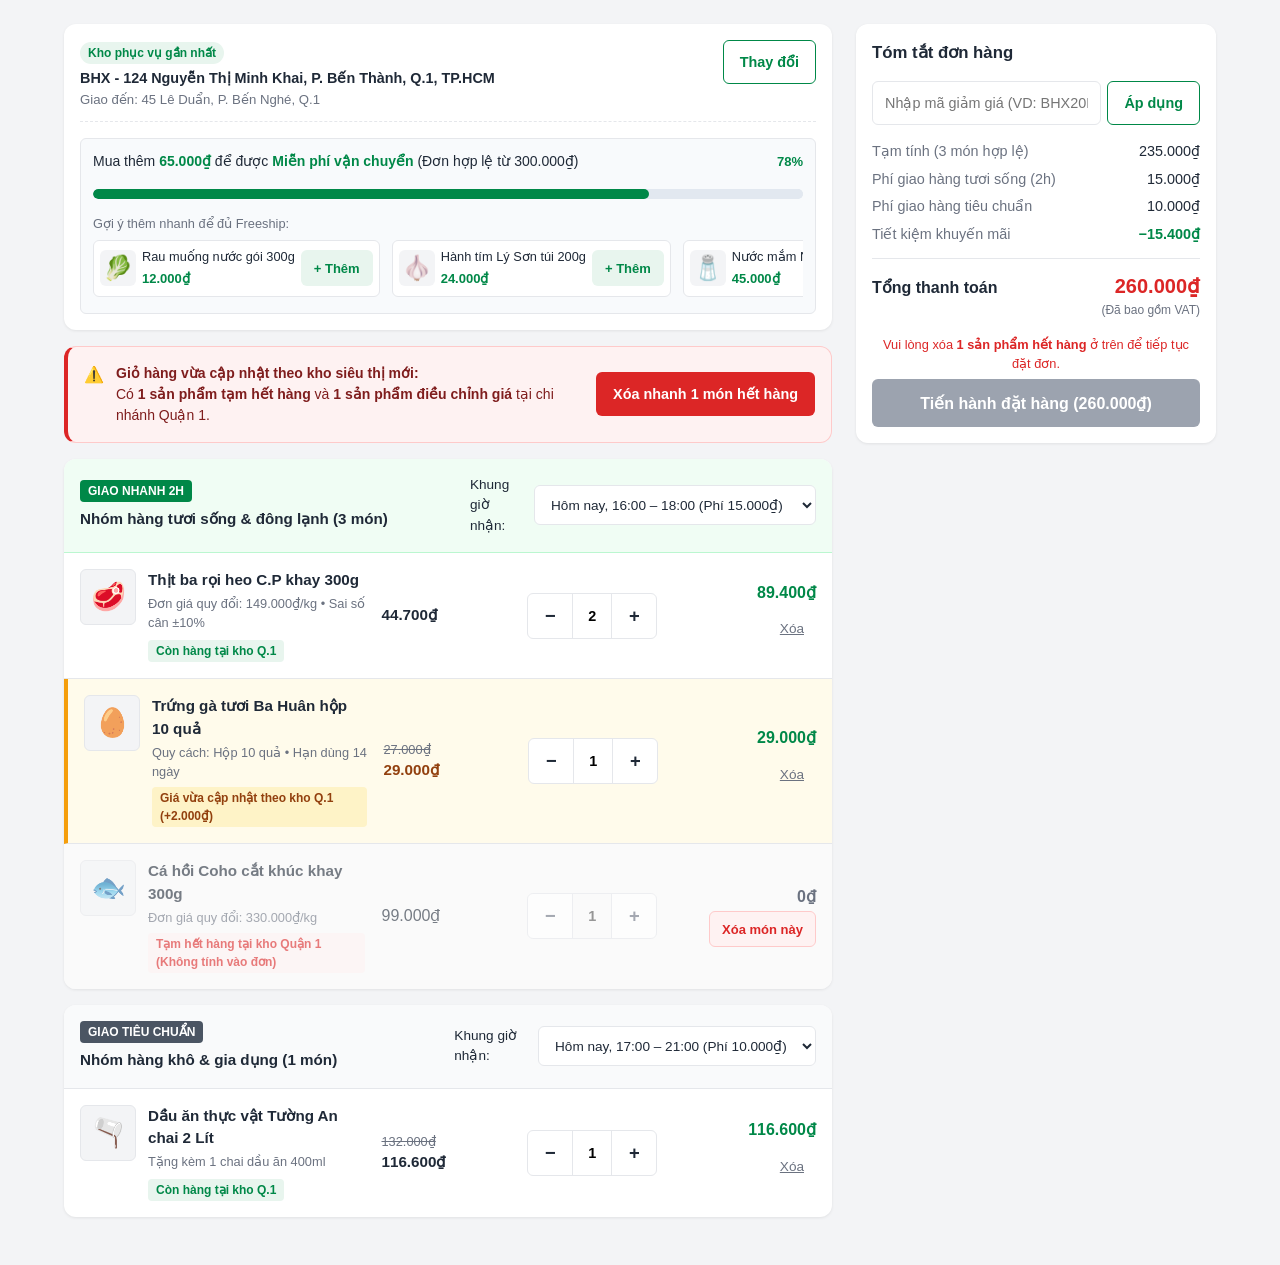
==== gio-hang.html @ 231197c4 "Add files via upload" ====
<!DOCTYPE html>
<html lang="vi">
<head>
  <meta charset="UTF-8">
  <meta name="viewport" content="width=device-width, initial-scale=1.0">
  <title>Giỏ hàng - Cải tiến đồng bộ kho &amp; tách nhóm giao hàng</title>
  <link rel="stylesheet" href="gio-hang.css">
</head>
<body>
  <main class="cart-page">
    <div class="cart-layout">
      <!-- CỘT TRÁI: THÔNG TIN KHO, FREESHIP, CẢNH BÁO & DANH SÁCH HÀNG -->
      <div class="cart-main">
        
        <!-- VÙNG 1: THANH ĐỊNH VỊ KHO & TIẾN TRÌNH FREESHIP -->
        <header class="context-card">
          <div class="location-bar">
            <div class="location-bar__info">
              <span class="location-bar__badge">Kho phục vụ gần nhất</span>
              <address class="location-bar__address">
                <strong>BHX - 124 Nguyễn Thị Minh Khai, P. Bến Thành, Q.1, TP.HCM</strong>
                <span>Giao đến: 45 Lê Duẩn, P. Bến Nghé, Q.1</span>
              </address>
            </div>
            <button type="button" class="btn btn--outline-primary">Thay đổi</button>
          </div>

          <div class="freeship-bar">
            <div class="freeship-bar__header">
              <label for="freeship-progress" class="freeship-bar__text">
                Mua thêm <strong>65.000₫</strong> để được <strong>Miễn phí vận chuyển</strong> (Đơn hợp lệ từ 300.000₫)
              </label>
              <span class="freeship-bar__percent">78%</span>
            </div>
            <progress id="freeship-progress" class="freeship-bar__progress" value="235000" max="300000">78%</progress>

            <!-- Gợi ý bù đơn giá trị nhỏ -->
            <div class="quick-add">
              <p class="quick-add__title">Gợi ý thêm nhanh để đủ Freeship:</p>
              <div class="quick-add__list">
                <article class="quick-add__item">
                  <div class="quick-add__thumb" aria-hidden="true">🥬</div>
                  <div class="quick-add__meta">
                    <h3 class="quick-add__name">Rau muống nước gói 300g</h3>
                    <span class="quick-add__price">12.000₫</span>
                  </div>
                  <button type="button" class="btn btn--quick-add" aria-label="Thêm Rau muống nước">+ Thêm</button>
                </article>

                <article class="quick-add__item">
                  <div class="quick-add__thumb" aria-hidden="true">🧄</div>
                  <div class="quick-add__meta">
                    <h3 class="quick-add__name">Hành tím Lý Sơn túi 200g</h3>
                    <span class="quick-add__price">24.000₫</span>
                  </div>
                  <button type="button" class="btn btn--quick-add" aria-label="Thêm Hành tím Lý Sơn">+ Thêm</button>
                </article>

                <article class="quick-add__item">
                  <div class="quick-add__thumb" aria-hidden="true">🧂</div>
                  <div class="quick-add__meta">
                    <h3 class="quick-add__name">Nước mắm Nam Ngư 750ml</h3>
                    <span class="quick-add__price">45.000₫</span>
                  </div>
                  <button type="button" class="btn btn--quick-add" aria-label="Thêm Nước mắm Nam Ngư">+ Thêm</button>
                </article>
              </div>
            </div>
          </div>
        </header>

        <!-- VÙNG 2: KHỐI CẢNH BÁO ĐỒNG BỘ KHO / GIÁ KHI ĐỔI ĐỊA CHỈ -->
        <aside class="sync-alert" role="alert" aria-live="polite">
          <div class="sync-alert__content">
            <span class="sync-alert__icon" aria-hidden="true">⚠️</span>
            <div class="sync-alert__text">
              <strong>Giỏ hàng vừa cập nhật theo kho siêu thị mới:</strong>
              <p>Có <strong>1 sản phẩm tạm hết hàng</strong> và <strong>1 sản phẩm điều chỉnh giá</strong> tại chi nhánh Quận 1.</p>
            </div>
          </div>
          <button type="button" class="btn btn--danger-soft">Xóa nhanh 1 món hết hàng</button>
        </aside>

        <!-- VÙNG 3: DANH SÁCH SẢN PHẨM TÁCH THEO NHÓM GIAO HÀNG -->
        
        <!-- Nhóm 1: Hàng tươi sống (Giao nhanh 2h) -->
        <section class="shipment-group shipment-group--fresh" aria-labelledby="group-fresh-title">
          <div class="shipment-group__header">
            <div class="shipment-group__heading">
              <span class="shipment-tag shipment-tag--fresh">Giao nhanh 2h</span>
              <h2 id="group-fresh-title" class="shipment-group__title">Nhóm hàng tươi sống &amp; đông lạnh (3 món)</h2>
            </div>

            <fieldset class="slot-picker">
              <legend class="sr-only">Chọn khung giờ giao hàng tươi sống</legend>
              <label for="fresh-slot" class="slot-picker__label">Khung giờ nhận:</label>
              <select id="fresh-slot" class="slot-picker__select">
                <option value="today-16-18" selected>Hôm nay, 16:00 – 18:00 (Phí 15.000₫)</option>
                <option value="today-18-20">Hôm nay, 18:00 – 20:00 (Phí 15.000₫)</option>
                <option value="tomorrow-08-10">Ngày mai, 08:00 – 10:00 (Phí 10.000₫)</option>
              </select>
            </fieldset>
          </div>

          <div class="shipment-group__body">
            <!-- Sản phẩm 1: Trạng thái bình thường -->
            <article class="cart-item" data-stock="in">
              <div class="cart-item__product">
                <div class="cart-item__img" aria-hidden="true">🥩</div>
                <div class="cart-item__details">
                  <h3 class="cart-item__name">Thịt ba rọi heo C.P khay 300g</h3>
                  <p class="cart-item__spec">Đơn giá quy đổi: 149.000₫/kg • Sai số cân ±10%</p>
                  <span class="status-pill status-pill--in">Còn hàng tại kho Q.1</span>
                </div>
              </div>

              <div class="cart-item__price">
                <ins class="price-current">44.700₫</ins>
              </div>

              <div class="cart-item__qty">
                <button type="button" class="qty-btn" aria-label="Giảm số lượng Thịt ba rọi heo">−</button>
                <input type="number" class="qty-input" value="2" min="1" max="10" aria-label="Số lượng Thịt ba rọi heo">
                <button type="button" class="qty-btn" aria-label="Tăng số lượng Thịt ba rọi heo">+</button>
              </div>

              <div class="cart-item__actions">
                <strong class="cart-item__subtotal">89.400₫</strong>
                <button type="button" class="btn-remove" aria-label="Xóa Thịt ba rọi heo">Xóa</button>
              </div>
            </article>

            <!-- Sản phẩm 2: Trạng thái thay đổi giá theo kho mới -->
            <article class="cart-item" data-stock="in" data-price-changed="true">
              <div class="cart-item__product">
                <div class="cart-item__img" aria-hidden="true">🥚</div>
                <div class="cart-item__details">
                  <h3 class="cart-item__name">Trứng gà tươi Ba Huân hộp 10 quả</h3>
                  <p class="cart-item__spec">Quy cách: Hộp 10 quả • Hạn dùng 14 ngày</p>
                  <span class="status-pill status-pill--warning">Giá vừa cập nhật theo kho Q.1 (+2.000₫)</span>
                </div>
              </div>

              <div class="cart-item__price">
                <del class="price-old">27.000₫</del>
                <ins class="price-current">29.000₫</ins>
              </div>

              <div class="cart-item__qty">
                <button type="button" class="qty-btn" aria-label="Giảm số lượng Trứng gà tươi">−</button>
                <input type="number" class="qty-input" value="1" min="1" max="10" aria-label="Số lượng Trứng gà tươi">
                <button type="button" class="qty-btn" aria-label="Tăng số lượng Trứng gà tươi">+</button>
              </div>

              <div class="cart-item__actions">
                <strong class="cart-item__subtotal">29.000₫</strong>
                <button type="button" class="btn-remove" aria-label="Xóa Trứng gà tươi">Xóa</button>
              </div>
            </article>

            <!-- Sản phẩm 3: Trạng thái hết hàng tại kho mới -->
            <article class="cart-item" data-stock="out">
              <div class="cart-item__product">
                <div class="cart-item__img" aria-hidden="true">🐟</div>
                <div class="cart-item__details">
                  <h3 class="cart-item__name">Cá hồi Coho cắt khúc khay 300g</h3>
                  <p class="cart-item__spec">Đơn giá quy đổi: 330.000₫/kg</p>
                  <span class="status-pill status-pill--danger">Tạm hết hàng tại kho Quận 1 (Không tính vào đơn)</span>
                </div>
              </div>

              <div class="cart-item__price">
                <span class="price-muted">99.000₫</span>
              </div>

              <div class="cart-item__qty">
                <button type="button" class="qty-btn" disabled aria-label="Giảm số lượng Cá hồi Coho">−</button>
                <input type="number" class="qty-input" value="1" disabled aria-label="Số lượng Cá hồi Coho">
                <button type="button" class="qty-btn" disabled aria-label="Tăng số lượng Cá hồi Coho">+</button>
              </div>

              <div class="cart-item__actions">
                <strong class="cart-item__subtotal cart-item__subtotal--muted">0₫</strong>
                <button type="button" class="btn btn--danger-inline">Xóa món này</button>
              </div>
            </article>
          </div>
        </section>

        <!-- Nhóm 2: Hàng khô / Tiêu dùng (Giao tiêu chuẩn) -->
        <section class="shipment-group shipment-group--dry" aria-labelledby="group-dry-title">
          <div class="shipment-group__header">
            <div class="shipment-group__heading">
              <span class="shipment-tag shipment-tag--dry">Giao tiêu chuẩn</span>
              <h2 id="group-dry-title" class="shipment-group__title">Nhóm hàng khô &amp; gia dụng (1 món)</h2>
            </div>

            <fieldset class="slot-picker">
              <legend class="sr-only">Chọn khung giờ giao hàng khô</legend>
              <label for="dry-slot" class="slot-picker__label">Khung giờ nhận:</label>
              <select id="dry-slot" class="slot-picker__select">
                <option value="today-17-21" selected>Hôm nay, 17:00 – 21:00 (Phí 10.000₫)</option>
                <option value="tomorrow-09-12">Ngày mai, 09:00 – 12:00 (Miễn phí)</option>
              </select>
            </fieldset>
          </div>

          <div class="shipment-group__body">
            <article class="cart-item" data-stock="in">
              <div class="cart-item__product">
                <div class="cart-item__img" aria-hidden="true">🫗</div>
                <div class="cart-item__details">
                  <h3 class="cart-item__name">Dầu ăn thực vật Tường An chai 2 Lít</h3>
                  <p class="cart-item__spec">Tặng kèm 1 chai dầu ăn 400ml</p>
                  <span class="status-pill status-pill--in">Còn hàng tại kho Q.1</span>
                </div>
              </div>

              <div class="cart-item__price">
                <del class="price-old">132.000₫</del>
                <ins class="price-current">116.600₫</ins>
              </div>

              <div class="cart-item__qty">
                <button type="button" class="qty-btn" aria-label="Giảm số lượng Dầu ăn Tường An">−</button>
                <input type="number" class="qty-input" value="1" min="1" max="10" aria-label="Số lượng Dầu ăn Tường An">
                <button type="button" class="qty-btn" aria-label="Tăng số lượng Dầu ăn Tường An">+</button>
              </div>

              <div class="cart-item__actions">
                <strong class="cart-item__subtotal">116.600₫</strong>
                <button type="button" class="btn-remove" aria-label="Xóa Dầu ăn Tường An">Xóa</button>
              </div>
            </article>
          </div>
        </section>
      </div>

      <!-- CỘT PHẢI (HOẶC THANH GHIM ĐÁY TRÊN MOBILE): TÓM TẮT CHI PHÍ & CHỐT ĐƠN -->
      <aside class="order-summary" aria-labelledby="summary-title">
        <h2 id="summary-title" class="order-summary__title">Tóm tắt đơn hàng</h2>

        <form class="promo-box" onsubmit="return false;">
          <label for="promo-code" class="sr-only">Mã khuyến mãi</label>
          <input type="text" id="promo-code" class="promo-box__input" placeholder="Nhập mã giảm giá (VD: BHX20K)">
          <button type="button" class="btn btn--outline-primary">Áp dụng</button>
        </form>

        <dl class="summary-list">
          <div class="summary-list__row">
            <dt>Tạm tính (3 món hợp lệ)</dt>
            <dd>235.000₫</dd>
          </div>
          <div class="summary-list__row">
            <dt>Phí giao hàng tươi sống (2h)</dt>
            <dd>15.000₫</dd>
          </div>
          <div class="summary-list__row">
            <dt>Phí giao hàng tiêu chuẩn</dt>
            <dd>10.000₫</dd>
          </div>
          <div class="summary-list__row summary-list__row--discount">
            <dt>Tiết kiệm khuyến mãi</dt>
            <dd>−15.400₫</dd>
          </div>
          <div class="summary-list__row summary-list__row--total">
            <dt>Tổng thanh toán</dt>
            <dd>
              <strong>260.000₫</strong>
              <small>(Đã bao gồm VAT)</small>
            </dd>
          </div>
        </dl>

        <div class="checkout-action">
          <p class="checkout-action__blocker" role="status">
            Vui lòng xóa <strong>1 sản phẩm hết hàng</strong> ở trên để tiếp tục đặt đơn.
          </p>
          <button type="button" class="btn btn--checkout" disabled>
            Tiến hành đặt hàng (260.000₫)
          </button>
        </div>
      </aside>
    </div>
  </main>
</body>
</html>
---- gio-hang.css ----
/* ==========================================================================
   1. BIẾN THIẾT KẾ (CSS CUSTOM PROPERTIES)
   ========================================================================== */
:root {
  --color-primary: #008848;
  --color-primary-dark: #006b38;
  --color-primary-soft: #e8f5ee;
  
  --color-warning-bg: #fffbeb;
  --color-warning-border: #f59e0b;
  --color-warning-text: #92400e;
  
  --color-danger: #dc2626;
  --color-danger-soft: #fef2f2;
  --color-danger-border: #fecaca;
  
  --color-bg-page: #f3f4f6;
  --color-bg-card: #ffffff;
  --color-text-main: #1f2937;
  --color-text-muted: #6b7280;
  --color-border: #e5e7eb;

  --space-xs: 0.375rem;
  --space-sm: 0.75rem;
  --space-md: 1rem;
  --space-lg: 1.5rem;

  --radius-sm: 6px;
  --radius-md: 12px;
  --shadow-card: 0 1px 3px rgba(0, 0, 0, 0.08);
  --shadow-sticky: 0 -4px 12px rgba(0, 0, 0, 0.08);
}

/* ==========================================================================
   2. RESET & TIỆN ÍCH CHUNG
   ========================================================================== */
*,
*::before,
*::after {
  box-sizing: border-box;
  margin: 0;
  padding: 0;
}

body {
  font-family: -apple-system, BlinkMacSystemFont, "Segoe UI", Roboto, Helvetica, Arial, sans-serif;
  background-color: var(--color-bg-page);
  color: var(--color-text-main);
  line-height: 1.5;
  padding-bottom: 130px; /* Chừa khoảng trống cho thanh đặt hàng ghim đáy trên mobile */
}

.sr-only {
  position: absolute;
  width: 1px;
  height: 1px;
  overflow: hidden;
  clip: rect(0, 0, 0, 0);
}

/* Hệ thống nút bấm chuẩn vùng chạm tối thiểu 44px */
.btn {
  display: inline-flex;
  align-items: center;
  justify-content: center;
  min-height: 44px;
  padding: 0 var(--space-md);
  font-size: 0.9rem;
  font-weight: 600;
  border-radius: var(--radius-sm);
  border: 1px solid transparent;
  cursor: pointer;
  transition: background-color 0.2s ease, border-color 0.2s ease;
}

.btn--outline-primary {
  background-color: var(--color-bg-card);
  border-color: var(--color-primary);
  color: var(--color-primary);
}

.btn--outline-primary:hover {
  background-color: var(--color-primary-soft);
}

.btn--quick-add {
  min-height: 36px;
  padding: 0 var(--space-sm);
  font-size: 0.8125rem;
  background-color: var(--color-primary-soft);
  color: var(--color-primary);
  white-space: nowrap;
}

.btn--quick-add:hover {
  background-color: var(--color-primary);
  color: #ffffff;
}

.btn--danger-soft {
  background-color: var(--color-danger);
  color: #ffffff;
  width: 100%;
}

.btn--danger-inline {
  min-height: 36px;
  padding: 0 var(--space-sm);
  font-size: 0.8125rem;
  background-color: var(--color-danger-soft);
  border-color: var(--color-danger-border);
  color: var(--color-danger);
}

/* ==========================================================================
   3. BỐ CỤC TỔNG THỂ (MOBILE-FIRST 1 CỘT)
   ========================================================================== */
.cart-page {
  max-width: 1200px;
  margin: 0 auto;
  padding: var(--space-sm);
}

.cart-layout {
  display: grid;
  grid-template-columns: 1fr;
  gap: var(--space-md);
}

.cart-main {
  display: flex;
  flex-direction: column;
  gap: var(--space-md);
}

/* ==========================================================================
   4. VÙNG 1: THANH ĐỊNH VỊ KHO & TIẾN TRÌNH FREESHIP
   ========================================================================== */
.context-card {
  background-color: var(--color-bg-card);
  border-radius: var(--radius-md);
  padding: var(--space-md);
  box-shadow: var(--shadow-card);
  display: flex;
  flex-direction: column;
  gap: var(--space-md);
}

.location-bar {
  display: flex;
  justify-content: space-between;
  align-items: flex-start;
  gap: var(--space-sm);
  padding-bottom: var(--space-sm);
  border-bottom: 1px dashed var(--color-border);
}

.location-bar__badge {
  display: inline-block;
  font-size: 0.75rem;
  font-weight: 700;
  color: var(--color-primary);
  background-color: var(--color-primary-soft);
  padding: 2px 8px;
  border-radius: 99px;
  margin-bottom: 4px;
}

.location-bar__address {
  font-style: normal;
  display: flex;
  flex-direction: column;
  font-size: 0.9rem;
}

.location-bar__address span {
  color: var(--color-text-muted);
  font-size: 0.825rem;
}

/* Thanh tiến trình Freeship */
.freeship-bar {
  background-color: #f8fafc;
  border: 1px solid var(--color-border);
  border-radius: var(--radius-sm);
  padding: var(--space-sm);
}

.freeship-bar__header {
  display: flex;
  justify-content: space-between;
  align-items: baseline;
  gap: var(--space-sm);
  margin-bottom: var(--space-xs);
  font-size: 0.875rem;
}

.freeship-bar__header strong {
  color: var(--color-primary);
}

.freeship-bar__percent {
  font-weight: 700;
  color: var(--color-primary);
  font-size: 0.8125rem;
}

.freeship-bar__progress {
  width: 100%;
  height: 10px;
  border-radius: 99px;
  overflow: hidden;
  appearance: none;
  border: none;
  background-color: #e2e8f0;
}

.freeship-bar__progress::-webkit-progress-bar {
  background-color: #e2e8f0;
  border-radius: 99px;
}

.freeship-bar__progress::-webkit-progress-value {
  background-color: var(--color-primary);
  border-radius: 99px;
}

.freeship-bar__progress::-moz-progress-bar {
  background-color: var(--color-primary);
  border-radius: 99px;
}

/* Dải gợi ý bù đơn cuộn ngang trên mobile */
.quick-add {
  margin-top: var(--space-sm);
}

.quick-add__title {
  font-size: 0.8rem;
  color: var(--color-text-muted);
  margin-bottom: var(--space-xs);
}

.quick-add__list {
  display: flex;
  gap: var(--space-sm);
  overflow-x: auto;
  scroll-snap-type: x mandatory;
  padding-bottom: 4px;
}

.quick-add__item {
  flex: 0 0 240px;
  scroll-snap-align: start;
  display: flex;
  align-items: center;
  gap: var(--space-xs);
  background-color: var(--color-bg-card);
  border: 1px solid var(--color-border);
  border-radius: var(--radius-sm);
  padding: var(--space-xs);
}

.quick-add__thumb {
  font-size: 1.5rem;
  width: 36px;
  height: 36px;
  display: grid;
  place-items: center;
  background-color: var(--color-bg-page);
  border-radius: var(--radius-sm);
}

.quick-add__meta {
  flex: 1;
  min-width: 0;
}

.quick-add__name {
  font-size: 0.8rem;
  font-weight: 500;
  white-space: nowrap;
  overflow: hidden;
  text-overflow: ellipsis;
}

.quick-add__price {
  font-size: 0.8125rem;
  font-weight: 700;
  color: var(--color-primary);
}

/* ==========================================================================
   5. VÙNG 2: CẢNH BÁO ĐỒNG BỘ KHO / GIÁ
   ========================================================================== */
.sync-alert {
  background-color: var(--color-danger-soft);
  border: 1px solid var(--color-danger-border);
  border-left: 4px solid var(--color-danger);
  border-radius: var(--radius-md);
  padding: var(--space-md);
  display: flex;
  flex-direction: column;
  gap: var(--space-sm);
}

.sync-alert__content {
  display: flex;
  gap: var(--space-sm);
  align-items: flex-start;
}

.sync-alert__text {
  font-size: 0.875rem;
  color: #7f1d1d;
}

/* ==========================================================================
   6. VÙNG 3: NHÓM GIAO HÀNG & THẺ SẢN PHẨM (DATA ATTRIBUTES)
   ========================================================================== */
.shipment-group {
  background-color: var(--color-bg-card);
  border-radius: var(--radius-md);
  box-shadow: var(--shadow-card);
  overflow: hidden;
}

.shipment-group__header {
  padding: var(--space-md);
  background-color: #f9fafb;
  border-bottom: 1px solid var(--color-border);
  display: flex;
  flex-direction: column;
  gap: var(--space-sm);
}

.shipment-group--fresh .shipment-group__header {
  background-color: #f0fdf4;
  border-bottom-color: #bbf7d0;
}

.shipment-group__heading {
  display: flex;
  align-items: center;
  flex-wrap: wrap;
  gap: var(--space-xs);
}

.shipment-tag {
  font-size: 0.75rem;
  font-weight: 700;
  padding: 2px 8px;
  border-radius: 4px;
  text-transform: uppercase;
}

.shipment-tag--fresh {
  background-color: var(--color-primary);
  color: #ffffff;
}

.shipment-tag--dry {
  background-color: #4b5563;
  color: #ffffff;
}

.shipment-group__title {
  font-size: 0.95rem;
  font-weight: 700;
}

.slot-picker {
  border: none;
  display: flex;
  align-items: center;
  gap: var(--space-xs);
  font-size: 0.85rem;
}

.slot-picker__select {
  flex: 1;
  min-height: 40px;
  padding: 0 var(--space-sm);
  border: 1px solid var(--color-border);
  border-radius: var(--radius-sm);
  background-color: var(--color-bg-card);
  font-size: 0.85rem;
  color: var(--color-text-main);
}

/* Thẻ sản phẩm */
.shipment-group__body {
  display: flex;
  flex-direction: column;
}

.cart-item {
  padding: var(--space-md);
  border-bottom: 1px solid var(--color-border);
  display: grid;
  grid-template-columns: 1fr auto;
  grid-template-areas:
    "product product"
    "price qty"
    "actions actions";
  gap: var(--space-sm);
  align-items: center;
}

.cart-item:last-child {
  border-bottom: none;
}

/* Trạng thái đổi giá qua Data Attribute */
.cart-item[data-price-changed="true"] {
  background-color: var(--color-warning-bg);
  border-left: 4px solid var(--color-warning-border);
}

/* Trạng thái hết hàng qua Data Attribute */
.cart-item[data-stock="out"] {
  background-color: #fafafa;
}

.cart-item[data-stock="out"] .cart-item__product,
.cart-item[data-stock="out"] .cart-item__price,
.cart-item[data-stock="out"] .cart-item__qty {
  opacity: 0.6;
}

.cart-item__product {
  grid-area: product;
  display: flex;
  gap: var(--space-sm);
  align-items: flex-start;
}

.cart-item__img {
  width: 56px;
  height: 56px;
  flex-shrink: 0;
  display: grid;
  place-items: center;
  font-size: 1.75rem;
  background-color: var(--color-bg-page);
  border-radius: var(--radius-sm);
  border: 1px solid var(--color-border);
}

.cart-item__name {
  font-size: 0.95rem;
  font-weight: 600;
  margin-bottom: 2px;
}

.cart-item__spec {
  font-size: 0.8rem;
  color: var(--color-text-muted);
  margin-bottom: 6px;
}

.status-pill {
  display: inline-block;
  font-size: 0.75rem;
  font-weight: 600;
  padding: 2px 8px;
  border-radius: 4px;
}

.status-pill--in {
  background-color: var(--color-primary-soft);
  color: var(--color-primary);
}

.status-pill--warning {
  background-color: #fef3c7;
  color: var(--color-warning-text);
}

.status-pill--danger {
  background-color: var(--color-danger-soft);
  color: var(--color-danger);
}

.cart-item__price {
  grid-area: price;
  display: flex;
  flex-direction: column;
}

.price-old {
  font-size: 0.8rem;
  color: var(--color-text-muted);
}

.price-current {
  text-decoration: none;
  font-weight: 700;
  font-size: 0.95rem;
  color: var(--color-text-main);
}

.cart-item[data-price-changed="true"] .price-current {
  color: var(--color-warning-text);
}

/* Cụm tăng giảm số lượng */
.cart-item__qty {
  grid-area: qty;
  display: inline-flex;
  align-items: center;
  border: 1px solid var(--color-border);
  border-radius: var(--radius-sm);
  background-color: var(--color-bg-card);
}

.qty-btn {
  width: 44px;
  height: 44px;
  border: none;
  background: transparent;
  font-size: 1.15rem;
  font-weight: 700;
  cursor: pointer;
  color: var(--color-text-main);
}

.qty-btn:disabled {
  cursor: not-allowed;
  color: var(--color-text-muted);
}

.qty-input {
  width: 40px;
  height: 44px;
  border: none;
  border-left: 1px solid var(--color-border);
  border-right: 1px solid var(--color-border);
  text-align: center;
  font-weight: 600;
  font-size: 0.9rem;
  -moz-appearance: textfield;
}

.qty-input::-webkit-inner-spin-button,
.qty-input::-webkit-outer-spin-button {
  -webkit-appearance: none;
}

.cart-item__actions {
  grid-area: actions;
  display: flex;
  justify-content: space-between;
  align-items: center;
  padding-top: var(--space-xs);
  border-top: 1px dashed var(--color-border);
}

.cart-item__subtotal {
  font-size: 1rem;
  color: var(--color-primary);
}

.cart-item__subtotal--muted {
  color: var(--color-text-muted);
}

.btn-remove {
  min-height: 44px;
  padding: 0 var(--space-sm);
  background: transparent;
  border: none;
  color: var(--color-text-muted);
  font-size: 0.85rem;
  text-decoration: underline;
  cursor: pointer;
}

.btn-remove:hover {
  color: var(--color-danger);
}

/* ==========================================================================
   7. VÙNG 4: TÓM TẮT ĐƠN HÀNG & NÚT ĐẶT HÀNG (GHIM ĐÁY TRÊN MOBILE)
   ========================================================================== */
.order-summary {
  background-color: var(--color-bg-card);
  border-radius: var(--radius-md);
  padding: var(--space-md);
  box-shadow: var(--shadow-card);
  display: flex;
  flex-direction: column;
  gap: var(--space-md);
}

.order-summary__title {
  font-size: 1.05rem;
  font-weight: 700;
}

.promo-box {
  display: flex;
  gap: var(--space-xs);
}

.promo-box__input {
  flex: 1;
  min-height: 44px;
  padding: 0 var(--space-sm);
  border: 1px solid var(--color-border);
  border-radius: var(--radius-sm);
  font-size: 0.9rem;
}

.summary-list {
  display: flex;
  flex-direction: column;
  gap: var(--space-xs);
  font-size: 0.9rem;
}

.summary-list__row {
  display: flex;
  justify-content: space-between;
  align-items: baseline;
}

.summary-list__row dt {
  color: var(--color-text-muted);
}

.summary-list__row--discount dd {
  color: var(--color-primary);
  font-weight: 600;
}

.summary-list__row--total {
  margin-top: var(--space-xs);
  padding-top: var(--space-sm);
  border-top: 1px solid var(--color-border);
}

.summary-list__row--total dt {
  color: var(--color-text-main);
  font-weight: 700;
  font-size: 1rem;
}

.summary-list__row--total dd {
  text-align: right;
  display: flex;
  flex-direction: column;
}

.summary-list__row--total strong {
  font-size: 1.25rem;
  color: var(--color-danger);
}

.summary-list__row--total small {
  font-size: 0.75rem;
  color: var(--color-text-muted);
}

/* Thanh chốt đơn ghim cố định ở đáy màn hình điện thoại */
.checkout-action {
  position: fixed;
  bottom: 0;
  left: 0;
  right: 0;
  z-index: 50;
  background-color: var(--color-bg-card);
  padding: var(--space-sm) var(--space-md);
  box-shadow: var(--shadow-sticky);
  border-top: 1px solid var(--color-border);
  display: flex;
  flex-direction: column;
  gap: 6px;
}

.checkout-action__blocker {
  font-size: 0.8rem;
  color: var(--color-danger);
  text-align: center;
}

.btn--checkout {
  width: 100%;
  min-height: 48px;
  font-size: 1rem;
  background-color: var(--color-primary);
  color: #ffffff;
}

.btn--checkout:hover:not(:disabled) {
  background-color: var(--color-primary-dark);
}

.btn--checkout:disabled {
  background-color: #9ca3af;
  cursor: not-allowed;
}

/* ==========================================================================
   8. GIAO DIỆN MÁY TÍNH (DESKTOP >= 1024px)
   ========================================================================== */
@media (min-width: 1024px) {
  body {
    padding-bottom: var(--space-lg);
  }

  .cart-page {
    padding: var(--space-lg);
  }

  /* Chia 2 cột bất đối xứng: 68% danh sách hàng - 32% tóm tắt đơn */
  .cart-layout {
    grid-template-columns: minmax(0, 1fr) 360px;
    align-items: start;
    gap: var(--space-lg);
  }

  .btn--danger-soft {
    width: auto;
    white-space: nowrap;
  }

  .sync-alert {
    flex-direction: row;
    justify-content: space-between;
    align-items: center;
  }

  .shipment-group__header {
    flex-direction: row;
    justify-content: space-between;
    align-items: center;
  }

  /* Trải ngang thẻ sản phẩm thành 1 hàng 4 cột thẳng hàng */
  .cart-item {
    grid-template-columns: minmax(0, 2.2fr) 1fr auto 1.1fr;
    grid-template-areas: "product price qty actions";
    gap: var(--space-md);
  }

  .cart-item__actions {
    flex-direction: column;
    align-items: flex-end;
    border-top: none;
    padding-top: 0;
    gap: 2px;
  }

  /* Khung tóm tắt trượt cố định bên phải */
  .order-summary {
    position: sticky;
    top: 20px;
  }

  .checkout-action {
    position: static;
    box-shadow: none;
    border-top: none;
    padding: 0;
  }
}
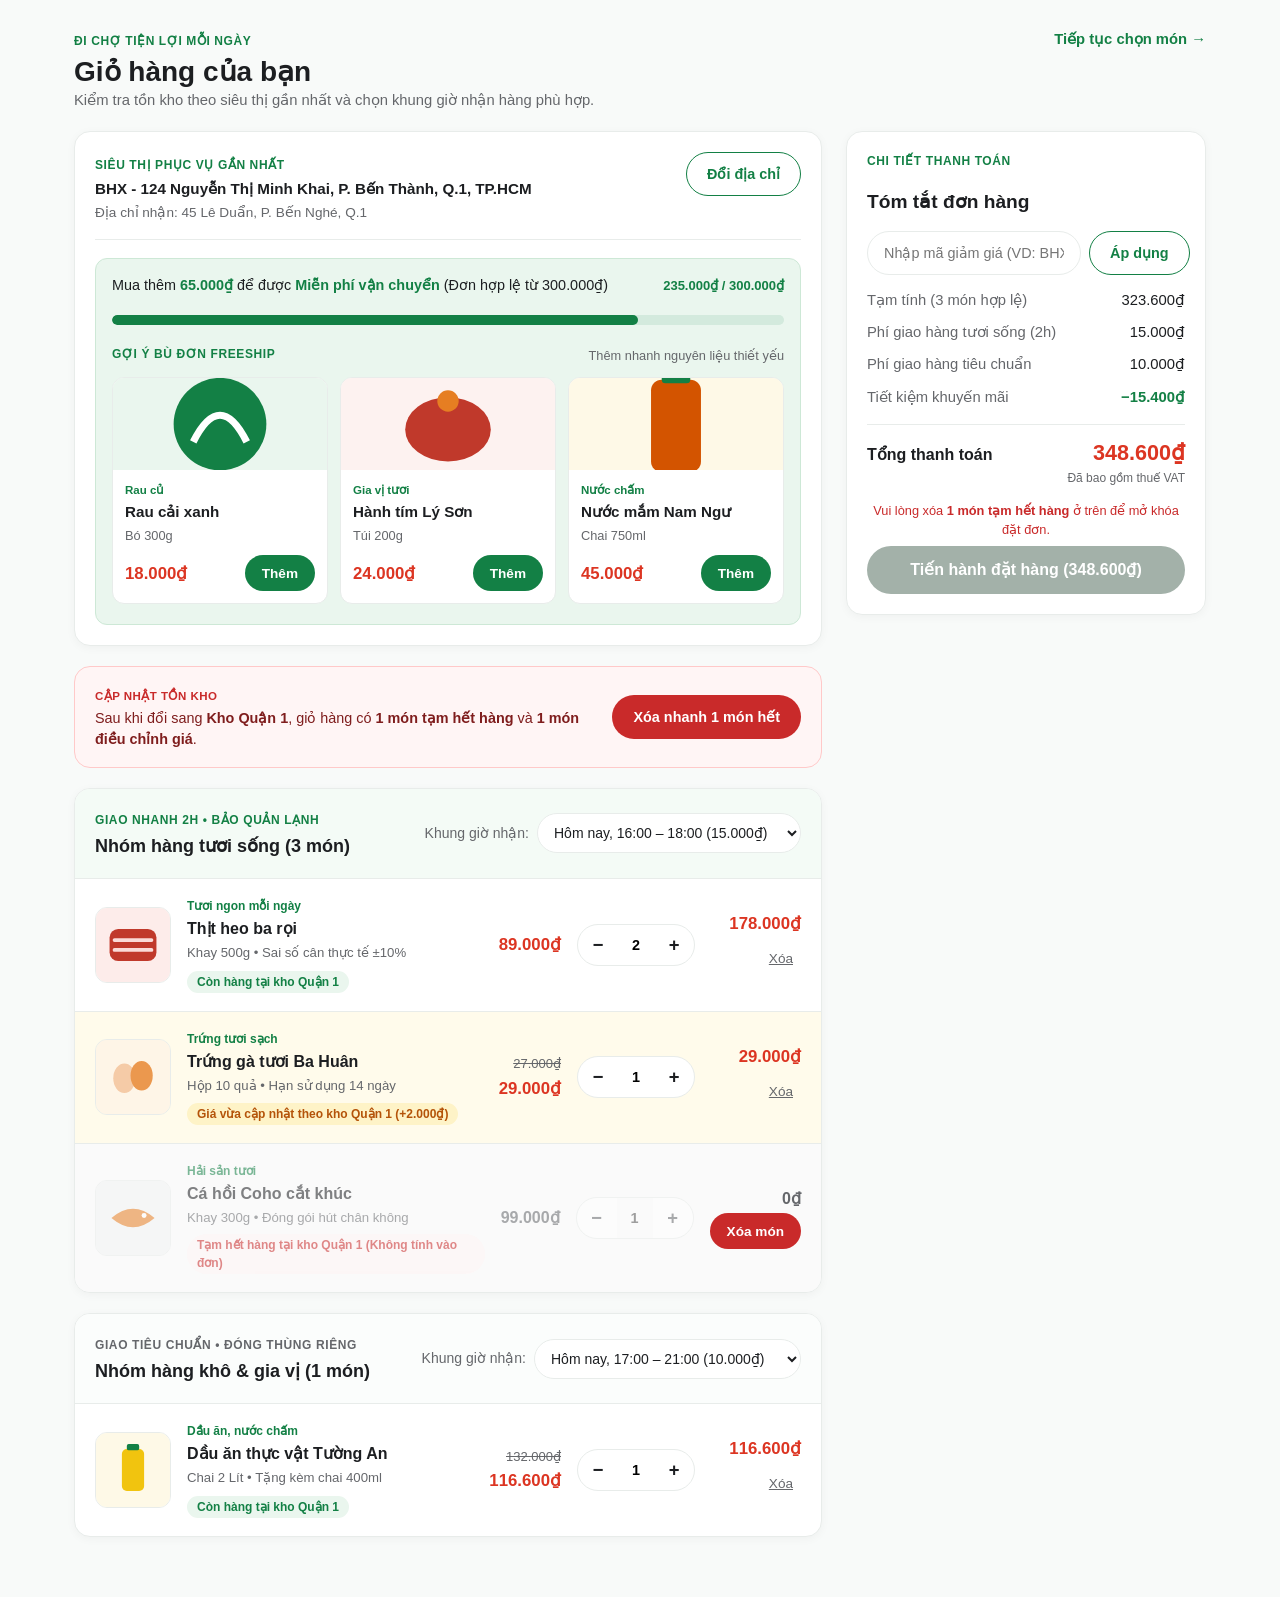
==== commit cb523ce5: "Initial commit: Bách Hóa Xanh website" ====
--- a/gio-hang.html
+++ b/gio-hang.html
@@ -1,287 +1,317 @@
-<!DOCTYPE html>
-<html lang="vi">
-<head>
-  <meta charset="UTF-8">
-  <meta name="viewport" content="width=device-width, initial-scale=1.0">
-  <title>Giỏ hàng - Cải tiến đồng bộ kho &amp; tách nhóm giao hàng</title>
-  <link rel="stylesheet" href="gio-hang.css">
-</head>
-<body>
-  <main class="cart-page">
-    <div class="cart-layout">
-      <!-- CỘT TRÁI: THÔNG TIN KHO, FREESHIP, CẢNH BÁO & DANH SÁCH HÀNG -->
-      <div class="cart-main">
-        
-        <!-- VÙNG 1: THANH ĐỊNH VỊ KHO & TIẾN TRÌNH FREESHIP -->
-        <header class="context-card">
-          <div class="location-bar">
-            <div class="location-bar__info">
-              <span class="location-bar__badge">Kho phục vụ gần nhất</span>
-              <address class="location-bar__address">
-                <strong>BHX - 124 Nguyễn Thị Minh Khai, P. Bến Thành, Q.1, TP.HCM</strong>
-                <span>Giao đến: 45 Lê Duẩn, P. Bến Nghé, Q.1</span>
-              </address>
-            </div>
-            <button type="button" class="btn btn--outline-primary">Thay đổi</button>
-          </div>
-
-          <div class="freeship-bar">
-            <div class="freeship-bar__header">
-              <label for="freeship-progress" class="freeship-bar__text">
-                Mua thêm <strong>65.000₫</strong> để được <strong>Miễn phí vận chuyển</strong> (Đơn hợp lệ từ 300.000₫)
-              </label>
-              <span class="freeship-bar__percent">78%</span>
-            </div>
-            <progress id="freeship-progress" class="freeship-bar__progress" value="235000" max="300000">78%</progress>
-
-            <!-- Gợi ý bù đơn giá trị nhỏ -->
-            <div class="quick-add">
-              <p class="quick-add__title">Gợi ý thêm nhanh để đủ Freeship:</p>
-              <div class="quick-add__list">
-                <article class="quick-add__item">
-                  <div class="quick-add__thumb" aria-hidden="true">🥬</div>
-                  <div class="quick-add__meta">
-                    <h3 class="quick-add__name">Rau muống nước gói 300g</h3>
-                    <span class="quick-add__price">12.000₫</span>
-                  </div>
-                  <button type="button" class="btn btn--quick-add" aria-label="Thêm Rau muống nước">+ Thêm</button>
-                </article>
-
-                <article class="quick-add__item">
-                  <div class="quick-add__thumb" aria-hidden="true">🧄</div>
-                  <div class="quick-add__meta">
-                    <h3 class="quick-add__name">Hành tím Lý Sơn túi 200g</h3>
-                    <span class="quick-add__price">24.000₫</span>
-                  </div>
-                  <button type="button" class="btn btn--quick-add" aria-label="Thêm Hành tím Lý Sơn">+ Thêm</button>
-                </article>
-
-                <article class="quick-add__item">
-                  <div class="quick-add__thumb" aria-hidden="true">🧂</div>
-                  <div class="quick-add__meta">
-                    <h3 class="quick-add__name">Nước mắm Nam Ngư 750ml</h3>
-                    <span class="quick-add__price">45.000₫</span>
-                  </div>
-                  <button type="button" class="btn btn--quick-add" aria-label="Thêm Nước mắm Nam Ngư">+ Thêm</button>
-                </article>
-              </div>
-            </div>
-          </div>
-        </header>
-
-        <!-- VÙNG 2: KHỐI CẢNH BÁO ĐỒNG BỘ KHO / GIÁ KHI ĐỔI ĐỊA CHỈ -->
-        <aside class="sync-alert" role="alert" aria-live="polite">
-          <div class="sync-alert__content">
-            <span class="sync-alert__icon" aria-hidden="true">⚠️</span>
-            <div class="sync-alert__text">
-              <strong>Giỏ hàng vừa cập nhật theo kho siêu thị mới:</strong>
-              <p>Có <strong>1 sản phẩm tạm hết hàng</strong> và <strong>1 sản phẩm điều chỉnh giá</strong> tại chi nhánh Quận 1.</p>
-            </div>
-          </div>
-          <button type="button" class="btn btn--danger-soft">Xóa nhanh 1 món hết hàng</button>
-        </aside>
-
-        <!-- VÙNG 3: DANH SÁCH SẢN PHẨM TÁCH THEO NHÓM GIAO HÀNG -->
-        
-        <!-- Nhóm 1: Hàng tươi sống (Giao nhanh 2h) -->
-        <section class="shipment-group shipment-group--fresh" aria-labelledby="group-fresh-title">
-          <div class="shipment-group__header">
-            <div class="shipment-group__heading">
-              <span class="shipment-tag shipment-tag--fresh">Giao nhanh 2h</span>
-              <h2 id="group-fresh-title" class="shipment-group__title">Nhóm hàng tươi sống &amp; đông lạnh (3 món)</h2>
-            </div>
-
-            <fieldset class="slot-picker">
-              <legend class="sr-only">Chọn khung giờ giao hàng tươi sống</legend>
-              <label for="fresh-slot" class="slot-picker__label">Khung giờ nhận:</label>
-              <select id="fresh-slot" class="slot-picker__select">
-                <option value="today-16-18" selected>Hôm nay, 16:00 – 18:00 (Phí 15.000₫)</option>
-                <option value="today-18-20">Hôm nay, 18:00 – 20:00 (Phí 15.000₫)</option>
-                <option value="tomorrow-08-10">Ngày mai, 08:00 – 10:00 (Phí 10.000₫)</option>
-              </select>
-            </fieldset>
-          </div>
-
-          <div class="shipment-group__body">
-            <!-- Sản phẩm 1: Trạng thái bình thường -->
-            <article class="cart-item" data-stock="in">
-              <div class="cart-item__product">
-                <div class="cart-item__img" aria-hidden="true">🥩</div>
-                <div class="cart-item__details">
-                  <h3 class="cart-item__name">Thịt ba rọi heo C.P khay 300g</h3>
-                  <p class="cart-item__spec">Đơn giá quy đổi: 149.000₫/kg • Sai số cân ±10%</p>
-                  <span class="status-pill status-pill--in">Còn hàng tại kho Q.1</span>
-                </div>
-              </div>
-
-              <div class="cart-item__price">
-                <ins class="price-current">44.700₫</ins>
-              </div>
-
-              <div class="cart-item__qty">
-                <button type="button" class="qty-btn" aria-label="Giảm số lượng Thịt ba rọi heo">−</button>
-                <input type="number" class="qty-input" value="2" min="1" max="10" aria-label="Số lượng Thịt ba rọi heo">
-                <button type="button" class="qty-btn" aria-label="Tăng số lượng Thịt ba rọi heo">+</button>
-              </div>
-
-              <div class="cart-item__actions">
-                <strong class="cart-item__subtotal">89.400₫</strong>
-                <button type="button" class="btn-remove" aria-label="Xóa Thịt ba rọi heo">Xóa</button>
-              </div>
-            </article>
-
-            <!-- Sản phẩm 2: Trạng thái thay đổi giá theo kho mới -->
-            <article class="cart-item" data-stock="in" data-price-changed="true">
-              <div class="cart-item__product">
-                <div class="cart-item__img" aria-hidden="true">🥚</div>
-                <div class="cart-item__details">
-                  <h3 class="cart-item__name">Trứng gà tươi Ba Huân hộp 10 quả</h3>
-                  <p class="cart-item__spec">Quy cách: Hộp 10 quả • Hạn dùng 14 ngày</p>
-                  <span class="status-pill status-pill--warning">Giá vừa cập nhật theo kho Q.1 (+2.000₫)</span>
-                </div>
-              </div>
-
-              <div class="cart-item__price">
-                <del class="price-old">27.000₫</del>
-                <ins class="price-current">29.000₫</ins>
-              </div>
-
-              <div class="cart-item__qty">
-                <button type="button" class="qty-btn" aria-label="Giảm số lượng Trứng gà tươi">−</button>
-                <input type="number" class="qty-input" value="1" min="1" max="10" aria-label="Số lượng Trứng gà tươi">
-                <button type="button" class="qty-btn" aria-label="Tăng số lượng Trứng gà tươi">+</button>
-              </div>
-
-              <div class="cart-item__actions">
-                <strong class="cart-item__subtotal">29.000₫</strong>
-                <button type="button" class="btn-remove" aria-label="Xóa Trứng gà tươi">Xóa</button>
-              </div>
-            </article>
-
-            <!-- Sản phẩm 3: Trạng thái hết hàng tại kho mới -->
-            <article class="cart-item" data-stock="out">
-              <div class="cart-item__product">
-                <div class="cart-item__img" aria-hidden="true">🐟</div>
-                <div class="cart-item__details">
-                  <h3 class="cart-item__name">Cá hồi Coho cắt khúc khay 300g</h3>
-                  <p class="cart-item__spec">Đơn giá quy đổi: 330.000₫/kg</p>
-                  <span class="status-pill status-pill--danger">Tạm hết hàng tại kho Quận 1 (Không tính vào đơn)</span>
-                </div>
-              </div>
-
-              <div class="cart-item__price">
-                <span class="price-muted">99.000₫</span>
-              </div>
-
-              <div class="cart-item__qty">
-                <button type="button" class="qty-btn" disabled aria-label="Giảm số lượng Cá hồi Coho">−</button>
-                <input type="number" class="qty-input" value="1" disabled aria-label="Số lượng Cá hồi Coho">
-                <button type="button" class="qty-btn" disabled aria-label="Tăng số lượng Cá hồi Coho">+</button>
-              </div>
-
-              <div class="cart-item__actions">
-                <strong class="cart-item__subtotal cart-item__subtotal--muted">0₫</strong>
-                <button type="button" class="btn btn--danger-inline">Xóa món này</button>
-              </div>
-            </article>
-          </div>
-        </section>
-
-        <!-- Nhóm 2: Hàng khô / Tiêu dùng (Giao tiêu chuẩn) -->
-        <section class="shipment-group shipment-group--dry" aria-labelledby="group-dry-title">
-          <div class="shipment-group__header">
-            <div class="shipment-group__heading">
-              <span class="shipment-tag shipment-tag--dry">Giao tiêu chuẩn</span>
-              <h2 id="group-dry-title" class="shipment-group__title">Nhóm hàng khô &amp; gia dụng (1 món)</h2>
-            </div>
-
-            <fieldset class="slot-picker">
-              <legend class="sr-only">Chọn khung giờ giao hàng khô</legend>
-              <label for="dry-slot" class="slot-picker__label">Khung giờ nhận:</label>
-              <select id="dry-slot" class="slot-picker__select">
-                <option value="today-17-21" selected>Hôm nay, 17:00 – 21:00 (Phí 10.000₫)</option>
-                <option value="tomorrow-09-12">Ngày mai, 09:00 – 12:00 (Miễn phí)</option>
-              </select>
-            </fieldset>
-          </div>
-
-          <div class="shipment-group__body">
-            <article class="cart-item" data-stock="in">
-              <div class="cart-item__product">
-                <div class="cart-item__img" aria-hidden="true">🫗</div>
-                <div class="cart-item__details">
-                  <h3 class="cart-item__name">Dầu ăn thực vật Tường An chai 2 Lít</h3>
-                  <p class="cart-item__spec">Tặng kèm 1 chai dầu ăn 400ml</p>
-                  <span class="status-pill status-pill--in">Còn hàng tại kho Q.1</span>
-                </div>
-              </div>
-
-              <div class="cart-item__price">
-                <del class="price-old">132.000₫</del>
-                <ins class="price-current">116.600₫</ins>
-              </div>
-
-              <div class="cart-item__qty">
-                <button type="button" class="qty-btn" aria-label="Giảm số lượng Dầu ăn Tường An">−</button>
-                <input type="number" class="qty-input" value="1" min="1" max="10" aria-label="Số lượng Dầu ăn Tường An">
-                <button type="button" class="qty-btn" aria-label="Tăng số lượng Dầu ăn Tường An">+</button>
-              </div>
-
-              <div class="cart-item__actions">
-                <strong class="cart-item__subtotal">116.600₫</strong>
-                <button type="button" class="btn-remove" aria-label="Xóa Dầu ăn Tường An">Xóa</button>
-              </div>
-            </article>
-          </div>
-        </section>
-      </div>
-
-      <!-- CỘT PHẢI (HOẶC THANH GHIM ĐÁY TRÊN MOBILE): TÓM TẮT CHI PHÍ & CHỐT ĐƠN -->
-      <aside class="order-summary" aria-labelledby="summary-title">
-        <h2 id="summary-title" class="order-summary__title">Tóm tắt đơn hàng</h2>
-
-        <form class="promo-box" onsubmit="return false;">
-          <label for="promo-code" class="sr-only">Mã khuyến mãi</label>
-          <input type="text" id="promo-code" class="promo-box__input" placeholder="Nhập mã giảm giá (VD: BHX20K)">
-          <button type="button" class="btn btn--outline-primary">Áp dụng</button>
-        </form>
-
-        <dl class="summary-list">
-          <div class="summary-list__row">
-            <dt>Tạm tính (3 món hợp lệ)</dt>
-            <dd>235.000₫</dd>
-          </div>
-          <div class="summary-list__row">
-            <dt>Phí giao hàng tươi sống (2h)</dt>
-            <dd>15.000₫</dd>
-          </div>
-          <div class="summary-list__row">
-            <dt>Phí giao hàng tiêu chuẩn</dt>
-            <dd>10.000₫</dd>
-          </div>
-          <div class="summary-list__row summary-list__row--discount">
-            <dt>Tiết kiệm khuyến mãi</dt>
-            <dd>−15.400₫</dd>
-          </div>
-          <div class="summary-list__row summary-list__row--total">
-            <dt>Tổng thanh toán</dt>
-            <dd>
-              <strong>260.000₫</strong>
-              <small>(Đã bao gồm VAT)</small>
-            </dd>
-          </div>
-        </dl>
-
-        <div class="checkout-action">
-          <p class="checkout-action__blocker" role="status">
-            Vui lòng xóa <strong>1 sản phẩm hết hàng</strong> ở trên để tiếp tục đặt đơn.
-          </p>
-          <button type="button" class="btn btn--checkout" disabled>
-            Tiến hành đặt hàng (260.000₫)
-          </button>
-        </div>
-      </aside>
-    </div>
-  </main>
-</body>
+<!DOCTYPE html>
+<html lang="vi">
+<head>
+  <meta charset="UTF-8">
+  <meta name="viewport" content="width=device-width, initial-scale=1.0">
+  <title>Giỏ hàng - Đồng bộ kho &amp; tách nhóm giao hàng</title>
+  <link rel="stylesheet" href="gio-hang.css">
+</head>
+<body>
+  <main class="cart-page">
+    <!-- TIÊU ĐỀ TRANG ĐỒNG BỘ PHONG CÁCH GIAO DIỆN MẪU -->
+    <div class="page-heading">
+      <div>
+        <span class="eyebrow-label">ĐI CHỢ TIỆN LỢI MỖI NGÀY</span>
+        <h1 class="page-heading__title">Giỏ hàng của bạn</h1>
+        <p class="page-heading__sub">Kiểm tra tồn kho theo siêu thị gần nhất và chọn khung giờ nhận hàng phù hợp.</p>
+      </div>
+      <a href="index.html" class="link-arrow">Tiếp tục chọn món →</a>
+    </div>
+
+    <div class="cart-layout">
+      <!-- CỘT TRÁI: KHO PHỤC VỤ, FREESHIP, CẢNH BÁO & DANH SÁCH SẢN PHẨM -->
+      <div class="cart-main">
+
+        <!-- CẢI TIẾN 1: ĐỊNH VỊ KHO PHỤC VỤ & THANH TIẾN TRÌNH FREESHIP -->
+        <header class="card-box">
+          <div class="location-bar">
+            <div class="location-bar__info">
+              <span class="eyebrow-label">SIÊU THỊ PHỤC VỤ GẦN NHẤT</span>
+              <address class="location-bar__address">
+                <strong>BHX - 124 Nguyễn Thị Minh Khai, P. Bến Thành, Q.1, TP.HCM</strong>
+                <span>Địa chỉ nhận: 45 Lê Duẩn, P. Bến Nghé, Q.1</span>
+              </address>
+            </div>
+            <button type="button" class="btn btn--pill-outline">Đổi địa chỉ</button>
+          </div>
+
+          <div class="freeship-panel">
+            <div class="freeship-panel__top">
+              <label for="freeship-progress" class="freeship-panel__text">
+                Mua thêm <strong>65.000₫</strong> để được <strong>Miễn phí vận chuyển</strong> (Đơn hợp lệ từ 300.000₫)
+              </label>
+              <span class="freeship-panel__ratio">235.000₫ / 300.000₫</span>
+            </div>
+            <progress id="freeship-progress" class="freeship-panel__progress" value="235000" max="300000">78%</progress>
+
+            <!-- Gợi ý bù đơn giá trị nhỏ theo đúng style thẻ của bạn -->
+            <div class="upsell-strip">
+              <div class="upsell-strip__header">
+                <span class="eyebrow-label">GỢI Ý BÙ ĐƠN FREESHIP</span>
+                <span class="upsell-strip__hint">Thêm nhanh nguyên liệu thiết yếu</span>
+              </div>
+
+              <div class="upsell-strip__grid">
+                <article class="mini-card">
+                  <img class="mini-card__img" src="data:image/svg+xml;utf8,<svg xmlns='http://www.w3.org/2000/svg' viewBox='0 0 120 90'><rect width='120' height='90' fill='%23eaf6ee'/><circle cx='60' cy='45' r='26' fill='%23138045'/><path d='M45 55 Q60 25 75 55' stroke='%23ffffff' stroke-width='4' fill='none'/></svg>" alt="Rau cải xanh bó 300g">
+                  <div class="mini-card__body">
+                    <span class="mini-card__cat">Rau củ</span>
+                    <h3 class="mini-card__title">Rau cải xanh</h3>
+                    <p class="mini-card__spec">Bó 300g</p>
+                    <div class="mini-card__footer">
+                      <span class="price-tag">18.000₫</span>
+                      <button type="button" class="btn btn--pill-primary btn--sm">Thêm</button>
+                    </div>
+                  </div>
+                </article>
+
+                <article class="mini-card">
+                  <img class="mini-card__img" src="data:image/svg+xml;utf8,<svg xmlns='http://www.w3.org/2000/svg' viewBox='0 0 120 90'><rect width='120' height='90' fill='%23fdf2f0'/><ellipse cx='60' cy='48' rx='24' ry='18' fill='%23c0392b'/><circle cx='60' cy='32' r='6' fill='%23e67e22'/></svg>" alt="Hành tím Lý Sơn túi 200g">
+                  <div class="mini-card__body">
+                    <span class="mini-card__cat">Gia vị tươi</span>
+                    <h3 class="mini-card__title">Hành tím Lý Sơn</h3>
+                    <p class="mini-card__spec">Túi 200g</p>
+                    <div class="mini-card__footer">
+                      <span class="price-tag">24.000₫</span>
+                      <button type="button" class="btn btn--pill-primary btn--sm">Thêm</button>
+                    </div>
+                  </div>
+                </article>
+
+                <article class="mini-card">
+                  <img class="mini-card__img" src="data:image/svg+xml;utf8,<svg xmlns='http://www.w3.org/2000/svg' viewBox='0 0 120 90'><rect width='120' height='90' fill='%23fef9e7'/><rect x='46' y='20' width='28' height='52' rx='6' fill='%23d35400'/><rect x='52' y='14' width='16' height='8' rx='2' fill='%23138045'/></svg>" alt="Nước mắm Nam Ngư chai 750ml">
+                  <div class="mini-card__body">
+                    <span class="mini-card__cat">Nước chấm</span>
+                    <h3 class="mini-card__title">Nước mắm Nam Ngư</h3>
+                    <p class="mini-card__spec">Chai 750ml</p>
+                    <div class="mini-card__footer">
+                      <span class="price-tag">45.000₫</span>
+                      <button type="button" class="btn btn--pill-primary btn--sm">Thêm</button>
+                    </div>
+                  </div>
+                </article>
+              </div>
+            </div>
+          </div>
+        </header>
+
+        <!-- CẢI TIẾN 2: CẢNH BÁO ĐỒNG BỘ TỒN KHO / GIÁ THEO NGỮ CẢNH -->
+        <aside class="sync-banner" role="alert" aria-live="polite">
+          <div class="sync-banner__info">
+            <span class="sync-banner__badge">CẬP NHẬT TỒN KHO</span>
+            <p class="sync-banner__desc">
+              Sau khi đổi sang <strong>Kho Quận 1</strong>, giỏ hàng có <strong>1 món tạm hết hàng</strong> và <strong>1 món điều chỉnh giá</strong>.
+            </p>
+          </div>
+          <button type="button" class="btn btn--pill-danger">Xóa nhanh 1 món hết</button>
+        </aside>
+
+        <!-- CẢI TIẾN 3: TÁCH NHÓM GIAO HÀNG THEO ĐẶC TÍNH SẢN PHẨM -->
+        
+        <!-- Nhóm 1: Hàng tươi sống & đông lạnh (Giao nhanh 2h) -->
+        <section class="shipment-card shipment-card--fresh" aria-labelledby="heading-fresh">
+          <div class="shipment-card__header">
+            <div>
+              <span class="eyebrow-label">GIAO NHANH 2H • BẢO QUẢN LẠNH</span>
+              <h2 id="heading-fresh" class="shipment-card__title">Nhóm hàng tươi sống (3 món)</h2>
+            </div>
+
+            <fieldset class="slot-selector">
+              <legend class="sr-only">Chọn khung giờ giao hàng tươi sống</legend>
+              <label for="slot-fresh" class="slot-selector__label">Khung giờ nhận:</label>
+              <select id="slot-fresh" class="slot-selector__control">
+                <option value="today-16-18" selected>Hôm nay, 16:00 – 18:00 (15.000₫)</option>
+                <option value="today-18-20">Hôm nay, 18:00 – 20:00 (15.000₫)</option>
+                <option value="tomorrow-08-10">Ngày mai, 08:00 – 10:00 (10.000₫)</option>
+              </select>
+            </fieldset>
+          </div>
+
+          <div class="shipment-card__list">
+            <!-- Sản phẩm 1: Còn hàng bình thường -->
+            <article class="item-row" data-stock="in">
+              <img class="item-row__img" src="data:image/svg+xml;utf8,<svg xmlns='http://www.w3.org/2000/svg' viewBox='0 0 120 120'><rect width='120' height='120' fill='%23fdecea'/><rect x='22' y='34' width='76' height='52' rx='14' fill='%23c0392b'/><path d='M30 52 H90 M30 68 H90' stroke='%23fadbd8' stroke-width='6' stroke-linecap='round'/></svg>" alt="Thịt heo ba rọi khay 500g">
+              
+              <div class="item-row__info">
+                <span class="item-row__cat">Tươi ngon mỗi ngày</span>
+                <h3 class="item-row__title">Thịt heo ba rọi</h3>
+                <p class="item-row__spec">Khay 500g • Sai số cân thực tế ±10%</p>
+                <span class="stock-badge stock-badge--ok">Còn hàng tại kho Quận 1</span>
+              </div>
+
+              <div class="item-row__pricing">
+                <ins class="price-tag">89.000₫</ins>
+              </div>
+
+              <div class="item-row__controls">
+                <div class="qty-stepper">
+                  <button type="button" class="qty-stepper__btn" aria-label="Giảm số lượng Thịt heo ba rọi">−</button>
+                  <input type="number" class="qty-stepper__val" value="2" min="1" max="10" aria-label="Số lượng Thịt heo ba rọi">
+                  <button type="button" class="qty-stepper__btn" aria-label="Tăng số lượng Thịt heo ba rọi">+</button>
+                </div>
+                <div class="item-row__total">
+                  <strong class="price-tag">178.000₫</strong>
+                  <button type="button" class="btn-text-remove">Xóa</button>
+                </div>
+              </div>
+            </article>
+
+            <!-- Sản phẩm 2: Thay đổi giá khi đổi kho siêu thị -->
+            <article class="item-row" data-stock="in" data-price-changed="true">
+              <img class="item-row__img" src="data:image/svg+xml;utf8,<svg xmlns='http://www.w3.org/2000/svg' viewBox='0 0 120 120'><rect width='120' height='120' fill='%23fef5e7'/><ellipse cx='46' cy='62' rx='18' ry='24' fill='%23f5cba7'/><ellipse cx='74' cy='58' rx='18' ry='24' fill='%23eb984e'/></svg>" alt="Trứng gà tươi hộp 10 quả">
+              
+              <div class="item-row__info">
+                <span class="item-row__cat">Trứng tươi sạch</span>
+                <h3 class="item-row__title">Trứng gà tươi Ba Huân</h3>
+                <p class="item-row__spec">Hộp 10 quả • Hạn sử dụng 14 ngày</p>
+                <span class="stock-badge stock-badge--warn">Giá vừa cập nhật theo kho Quận 1 (+2.000₫)</span>
+              </div>
+
+              <div class="item-row__pricing">
+                <del class="price-old">27.000₫</del>
+                <ins class="price-tag">29.000₫</ins>
+              </div>
+
+              <div class="item-row__controls">
+                <div class="qty-stepper">
+                  <button type="button" class="qty-stepper__btn" aria-label="Giảm số lượng Trứng gà tươi">−</button>
+                  <input type="number" class="qty-stepper__val" value="1" min="1" max="10" aria-label="Số lượng Trứng gà tươi">
+                  <button type="button" class="qty-stepper__btn" aria-label="Tăng số lượng Trứng gà tươi">+</button>
+                </div>
+                <div class="item-row__total">
+                  <strong class="price-tag">29.000₫</strong>
+                  <button type="button" class="btn-text-remove">Xóa</button>
+                </div>
+              </div>
+            </article>
+
+            <!-- Sản phẩm 3: Hết hàng tại kho mới -->
+            <article class="item-row" data-stock="out">
+              <img class="item-row__img" src="data:image/svg+xml;utf8,<svg xmlns='http://www.w3.org/2000/svg' viewBox='0 0 120 120'><rect width='120' height='120' fill='%23f2f4f4'/><path d='M25 60 Q60 30 95 60 Q60 90 25 60 Z' fill='%23e67e22'/><circle cx='78' cy='56' r='4' fill='%23ffffff'/></svg>" alt="Cá hồi Coho cắt khúc 300g">
+              
+              <div class="item-row__info">
+                <span class="item-row__cat">Hải sản tươi</span>
+                <h3 class="item-row__title">Cá hồi Coho cắt khúc</h3>
+                <p class="item-row__spec">Khay 300g • Đóng gói hút chân không</p>
+                <span class="stock-badge stock-badge--out">Tạm hết hàng tại kho Quận 1 (Không tính vào đơn)</span>
+              </div>
+
+              <div class="item-row__pricing">
+                <span class="price-muted">99.000₫</span>
+              </div>
+
+              <div class="item-row__controls">
+                <div class="qty-stepper">
+                  <button type="button" class="qty-stepper__btn" disabled aria-label="Giảm số lượng Cá hồi Coho">−</button>
+                  <input type="number" class="qty-stepper__val" value="1" disabled aria-label="Số lượng Cá hồi Coho">
+                  <button type="button" class="qty-stepper__btn" disabled aria-label="Tăng số lượng Cá hồi Coho">+</button>
+                </div>
+                <div class="item-row__total">
+                  <strong class="price-muted">0₫</strong>
+                  <button type="button" class="btn btn--pill-danger btn--sm">Xóa món</button>
+                </div>
+              </div>
+            </article>
+          </div>
+        </section>
+
+        <!-- Nhóm 2: Hàng khô & gia dụng (Giao tiêu chuẩn) -->
+        <section class="shipment-card shipment-card--dry" aria-labelledby="heading-dry">
+          <div class="shipment-card__header">
+            <div>
+              <span class="eyebrow-label eyebrow-label--neutral">GIAO TIÊU CHUẨN • ĐÓNG THÙNG RIÊNG</span>
+              <h2 id="heading-dry" class="shipment-card__title">Nhóm hàng khô &amp; gia vị (1 món)</h2>
+            </div>
+
+            <fieldset class="slot-selector">
+              <legend class="sr-only">Chọn khung giờ giao hàng khô</legend>
+              <label for="slot-dry" class="slot-selector__label">Khung giờ nhận:</label>
+              <select id="slot-dry" class="slot-selector__control">
+                <option value="today-17-21" selected>Hôm nay, 17:00 – 21:00 (10.000₫)</option>
+                <option value="tomorrow-09-12">Ngày mai, 09:00 – 12:00 (Miễn phí)</option>
+              </select>
+            </fieldset>
+          </div>
+
+          <div class="shipment-card__list">
+            <article class="item-row" data-stock="in">
+              <img class="item-row__img" src="data:image/svg+xml;utf8,<svg xmlns='http://www.w3.org/2000/svg' viewBox='0 0 120 120'><rect width='120' height='120' fill='%23fef9e7'/><rect x='42' y='26' width='36' height='68' rx='8' fill='%23f1c40f'/><rect x='50' y='18' width='20' height='10' rx='3' fill='%23138045'/></svg>" alt="Dầu ăn Tường An chai 2 Lít">
+              
+              <div class="item-row__info">
+                <span class="item-row__cat">Dầu ăn, nước chấm</span>
+                <h3 class="item-row__title">Dầu ăn thực vật Tường An</h3>
+                <p class="item-row__spec">Chai 2 Lít • Tặng kèm chai 400ml</p>
+                <span class="stock-badge stock-badge--ok">Còn hàng tại kho Quận 1</span>
+              </div>
+
+              <div class="item-row__pricing">
+                <del class="price-old">132.000₫</del>
+                <ins class="price-tag">116.600₫</ins>
+              </div>
+
+              <div class="item-row__controls">
+                <div class="qty-stepper">
+                  <button type="button" class="qty-stepper__btn" aria-label="Giảm số lượng Dầu ăn Tường An">−</button>
+                  <input type="number" class="qty-stepper__val" value="1" min="1" max="10" aria-label="Số lượng Dầu ăn Tường An">
+                  <button type="button" class="qty-stepper__btn" aria-label="Tăng số lượng Dầu ăn Tường An">+</button>
+                </div>
+                <div class="item-row__total">
+                  <strong class="price-tag">116.600₫</strong>
+                  <button type="button" class="btn-text-remove">Xóa</button>
+                </div>
+              </div>
+            </article>
+          </div>
+        </section>
+      </div>
+
+      <!-- CẢI TIẾN 4: TÓM TẮT CHI PHÍ & KIỂM SOÁT CHỐT ĐƠN AN TOÀN -->
+      <aside class="summary-card" aria-labelledby="summary-heading">
+        <span class="eyebrow-label">CHI TIẾT THANH TOÁN</span>
+        <h2 id="summary-heading" class="summary-card__title">Tóm tắt đơn hàng</h2>
+
+        <form class="voucher-form" onsubmit="return false;">
+          <label for="voucher-input" class="sr-only">Mã ưu đãi</label>
+          <input type="text" id="voucher-input" class="voucher-form__input" placeholder="Nhập mã giảm giá (VD: BHX20K)">
+          <button type="button" class="btn btn--pill-outline">Áp dụng</button>
+        </form>
+
+        <dl class="bill-breakdown">
+          <div class="bill-breakdown__row">
+            <dt>Tạm tính (3 món hợp lệ)</dt>
+            <dd>323.600₫</dd>
+          </div>
+          <div class="bill-breakdown__row">
+            <dt>Phí giao hàng tươi sống (2h)</dt>
+            <dd>15.000₫</dd>
+          </div>
+          <div class="bill-breakdown__row">
+            <dt>Phí giao hàng tiêu chuẩn</dt>
+            <dd>10.000₫</dd>
+          </div>
+          <div class="bill-breakdown__row bill-breakdown__row--save">
+            <dt>Tiết kiệm khuyến mãi</dt>
+            <dd>−15.400₫</dd>
+          </div>
+          <div class="bill-breakdown__row bill-breakdown__row--grand">
+            <dt>Tổng thanh toán</dt>
+            <dd>
+              <strong class="price-tag price-tag--lg">348.600₫</strong>
+              <small>Đã bao gồm thuế VAT</small>
+            </dd>
+          </div>
+        </dl>
+
+        <div class="checkout-bar">
+          <p class="checkout-bar__note" role="status">
+            Vui lòng xóa <strong>1 món tạm hết hàng</strong> ở trên để mở khóa đặt đơn.
+          </p>
+          <button type="button" class="btn btn--pill-primary btn--checkout" disabled>
+            Tiến hành đặt hàng (348.600₫)
+          </button>
+        </div>
+      </aside>
+    </div>
+  </main>
+</body>
 </html>
--- a/gio-hang.css
+++ b/gio-hang.css
@@ -1,767 +1,791 @@
-/* ==========================================================================
-   1. BIẾN THIẾT KẾ (CSS CUSTOM PROPERTIES)
-   ========================================================================== */
-:root {
-  --color-primary: #008848;
-  --color-primary-dark: #006b38;
-  --color-primary-soft: #e8f5ee;
-  
-  --color-warning-bg: #fffbeb;
-  --color-warning-border: #f59e0b;
-  --color-warning-text: #92400e;
-  
-  --color-danger: #dc2626;
-  --color-danger-soft: #fef2f2;
-  --color-danger-border: #fecaca;
-  
-  --color-bg-page: #f3f4f6;
-  --color-bg-card: #ffffff;
-  --color-text-main: #1f2937;
-  --color-text-muted: #6b7280;
-  --color-border: #e5e7eb;
-
-  --space-xs: 0.375rem;
-  --space-sm: 0.75rem;
-  --space-md: 1rem;
-  --space-lg: 1.5rem;
-
-  --radius-sm: 6px;
-  --radius-md: 12px;
-  --shadow-card: 0 1px 3px rgba(0, 0, 0, 0.08);
-  --shadow-sticky: 0 -4px 12px rgba(0, 0, 0, 0.08);
-}
-
-/* ==========================================================================
-   2. RESET & TIỆN ÍCH CHUNG
-   ========================================================================== */
-*,
-*::before,
-*::after {
-  box-sizing: border-box;
-  margin: 0;
-  padding: 0;
-}
-
-body {
-  font-family: -apple-system, BlinkMacSystemFont, "Segoe UI", Roboto, Helvetica, Arial, sans-serif;
-  background-color: var(--color-bg-page);
-  color: var(--color-text-main);
-  line-height: 1.5;
-  padding-bottom: 130px; /* Chừa khoảng trống cho thanh đặt hàng ghim đáy trên mobile */
-}
-
-.sr-only {
-  position: absolute;
-  width: 1px;
-  height: 1px;
-  overflow: hidden;
-  clip: rect(0, 0, 0, 0);
-}
-
-/* Hệ thống nút bấm chuẩn vùng chạm tối thiểu 44px */
-.btn {
-  display: inline-flex;
-  align-items: center;
-  justify-content: center;
-  min-height: 44px;
-  padding: 0 var(--space-md);
-  font-size: 0.9rem;
-  font-weight: 600;
-  border-radius: var(--radius-sm);
-  border: 1px solid transparent;
-  cursor: pointer;
-  transition: background-color 0.2s ease, border-color 0.2s ease;
-}
-
-.btn--outline-primary {
-  background-color: var(--color-bg-card);
-  border-color: var(--color-primary);
-  color: var(--color-primary);
-}
-
-.btn--outline-primary:hover {
-  background-color: var(--color-primary-soft);
-}
-
-.btn--quick-add {
-  min-height: 36px;
-  padding: 0 var(--space-sm);
-  font-size: 0.8125rem;
-  background-color: var(--color-primary-soft);
-  color: var(--color-primary);
-  white-space: nowrap;
-}
-
-.btn--quick-add:hover {
-  background-color: var(--color-primary);
-  color: #ffffff;
-}
-
-.btn--danger-soft {
-  background-color: var(--color-danger);
-  color: #ffffff;
-  width: 100%;
-}
-
-.btn--danger-inline {
-  min-height: 36px;
-  padding: 0 var(--space-sm);
-  font-size: 0.8125rem;
-  background-color: var(--color-danger-soft);
-  border-color: var(--color-danger-border);
-  color: var(--color-danger);
-}
-
-/* ==========================================================================
-   3. BỐ CỤC TỔNG THỂ (MOBILE-FIRST 1 CỘT)
-   ========================================================================== */
-.cart-page {
-  max-width: 1200px;
-  margin: 0 auto;
-  padding: var(--space-sm);
-}
-
-.cart-layout {
-  display: grid;
-  grid-template-columns: 1fr;
-  gap: var(--space-md);
-}
-
-.cart-main {
-  display: flex;
-  flex-direction: column;
-  gap: var(--space-md);
-}
-
-/* ==========================================================================
-   4. VÙNG 1: THANH ĐỊNH VỊ KHO & TIẾN TRÌNH FREESHIP
-   ========================================================================== */
-.context-card {
-  background-color: var(--color-bg-card);
-  border-radius: var(--radius-md);
-  padding: var(--space-md);
-  box-shadow: var(--shadow-card);
-  display: flex;
-  flex-direction: column;
-  gap: var(--space-md);
-}
-
-.location-bar {
-  display: flex;
-  justify-content: space-between;
-  align-items: flex-start;
-  gap: var(--space-sm);
-  padding-bottom: var(--space-sm);
-  border-bottom: 1px dashed var(--color-border);
-}
-
-.location-bar__badge {
-  display: inline-block;
-  font-size: 0.75rem;
-  font-weight: 700;
-  color: var(--color-primary);
-  background-color: var(--color-primary-soft);
-  padding: 2px 8px;
-  border-radius: 99px;
-  margin-bottom: 4px;
-}
-
-.location-bar__address {
-  font-style: normal;
-  display: flex;
-  flex-direction: column;
-  font-size: 0.9rem;
-}
-
-.location-bar__address span {
-  color: var(--color-text-muted);
-  font-size: 0.825rem;
-}
-
-/* Thanh tiến trình Freeship */
-.freeship-bar {
-  background-color: #f8fafc;
-  border: 1px solid var(--color-border);
-  border-radius: var(--radius-sm);
-  padding: var(--space-sm);
-}
-
-.freeship-bar__header {
-  display: flex;
-  justify-content: space-between;
-  align-items: baseline;
-  gap: var(--space-sm);
-  margin-bottom: var(--space-xs);
-  font-size: 0.875rem;
-}
-
-.freeship-bar__header strong {
-  color: var(--color-primary);
-}
-
-.freeship-bar__percent {
-  font-weight: 700;
-  color: var(--color-primary);
-  font-size: 0.8125rem;
-}
-
-.freeship-bar__progress {
-  width: 100%;
-  height: 10px;
-  border-radius: 99px;
-  overflow: hidden;
-  appearance: none;
-  border: none;
-  background-color: #e2e8f0;
-}
-
-.freeship-bar__progress::-webkit-progress-bar {
-  background-color: #e2e8f0;
-  border-radius: 99px;
-}
-
-.freeship-bar__progress::-webkit-progress-value {
-  background-color: var(--color-primary);
-  border-radius: 99px;
-}
-
-.freeship-bar__progress::-moz-progress-bar {
-  background-color: var(--color-primary);
-  border-radius: 99px;
-}
-
-/* Dải gợi ý bù đơn cuộn ngang trên mobile */
-.quick-add {
-  margin-top: var(--space-sm);
-}
-
-.quick-add__title {
-  font-size: 0.8rem;
-  color: var(--color-text-muted);
-  margin-bottom: var(--space-xs);
-}
-
-.quick-add__list {
-  display: flex;
-  gap: var(--space-sm);
-  overflow-x: auto;
-  scroll-snap-type: x mandatory;
-  padding-bottom: 4px;
-}
-
-.quick-add__item {
-  flex: 0 0 240px;
-  scroll-snap-align: start;
-  display: flex;
-  align-items: center;
-  gap: var(--space-xs);
-  background-color: var(--color-bg-card);
-  border: 1px solid var(--color-border);
-  border-radius: var(--radius-sm);
-  padding: var(--space-xs);
-}
-
-.quick-add__thumb {
-  font-size: 1.5rem;
-  width: 36px;
-  height: 36px;
-  display: grid;
-  place-items: center;
-  background-color: var(--color-bg-page);
-  border-radius: var(--radius-sm);
-}
-
-.quick-add__meta {
-  flex: 1;
-  min-width: 0;
-}
-
-.quick-add__name {
-  font-size: 0.8rem;
-  font-weight: 500;
-  white-space: nowrap;
-  overflow: hidden;
-  text-overflow: ellipsis;
-}
-
-.quick-add__price {
-  font-size: 0.8125rem;
-  font-weight: 700;
-  color: var(--color-primary);
-}
-
-/* ==========================================================================
-   5. VÙNG 2: CẢNH BÁO ĐỒNG BỘ KHO / GIÁ
-   ========================================================================== */
-.sync-alert {
-  background-color: var(--color-danger-soft);
-  border: 1px solid var(--color-danger-border);
-  border-left: 4px solid var(--color-danger);
-  border-radius: var(--radius-md);
-  padding: var(--space-md);
-  display: flex;
-  flex-direction: column;
-  gap: var(--space-sm);
-}
-
-.sync-alert__content {
-  display: flex;
-  gap: var(--space-sm);
-  align-items: flex-start;
-}
-
-.sync-alert__text {
-  font-size: 0.875rem;
-  color: #7f1d1d;
-}
-
-/* ==========================================================================
-   6. VÙNG 3: NHÓM GIAO HÀNG & THẺ SẢN PHẨM (DATA ATTRIBUTES)
-   ========================================================================== */
-.shipment-group {
-  background-color: var(--color-bg-card);
-  border-radius: var(--radius-md);
-  box-shadow: var(--shadow-card);
-  overflow: hidden;
-}
-
-.shipment-group__header {
-  padding: var(--space-md);
-  background-color: #f9fafb;
-  border-bottom: 1px solid var(--color-border);
-  display: flex;
-  flex-direction: column;
-  gap: var(--space-sm);
-}
-
-.shipment-group--fresh .shipment-group__header {
-  background-color: #f0fdf4;
-  border-bottom-color: #bbf7d0;
-}
-
-.shipment-group__heading {
-  display: flex;
-  align-items: center;
-  flex-wrap: wrap;
-  gap: var(--space-xs);
-}
-
-.shipment-tag {
-  font-size: 0.75rem;
-  font-weight: 700;
-  padding: 2px 8px;
-  border-radius: 4px;
-  text-transform: uppercase;
-}
-
-.shipment-tag--fresh {
-  background-color: var(--color-primary);
-  color: #ffffff;
-}
-
-.shipment-tag--dry {
-  background-color: #4b5563;
-  color: #ffffff;
-}
-
-.shipment-group__title {
-  font-size: 0.95rem;
-  font-weight: 700;
-}
-
-.slot-picker {
-  border: none;
-  display: flex;
-  align-items: center;
-  gap: var(--space-xs);
-  font-size: 0.85rem;
-}
-
-.slot-picker__select {
-  flex: 1;
-  min-height: 40px;
-  padding: 0 var(--space-sm);
-  border: 1px solid var(--color-border);
-  border-radius: var(--radius-sm);
-  background-color: var(--color-bg-card);
-  font-size: 0.85rem;
-  color: var(--color-text-main);
-}
-
-/* Thẻ sản phẩm */
-.shipment-group__body {
-  display: flex;
-  flex-direction: column;
-}
-
-.cart-item {
-  padding: var(--space-md);
-  border-bottom: 1px solid var(--color-border);
-  display: grid;
-  grid-template-columns: 1fr auto;
-  grid-template-areas:
-    "product product"
-    "price qty"
-    "actions actions";
-  gap: var(--space-sm);
-  align-items: center;
-}
-
-.cart-item:last-child {
-  border-bottom: none;
-}
-
-/* Trạng thái đổi giá qua Data Attribute */
-.cart-item[data-price-changed="true"] {
-  background-color: var(--color-warning-bg);
-  border-left: 4px solid var(--color-warning-border);
-}
-
-/* Trạng thái hết hàng qua Data Attribute */
-.cart-item[data-stock="out"] {
-  background-color: #fafafa;
-}
-
-.cart-item[data-stock="out"] .cart-item__product,
-.cart-item[data-stock="out"] .cart-item__price,
-.cart-item[data-stock="out"] .cart-item__qty {
-  opacity: 0.6;
-}
-
-.cart-item__product {
-  grid-area: product;
-  display: flex;
-  gap: var(--space-sm);
-  align-items: flex-start;
-}
-
-.cart-item__img {
-  width: 56px;
-  height: 56px;
-  flex-shrink: 0;
-  display: grid;
-  place-items: center;
-  font-size: 1.75rem;
-  background-color: var(--color-bg-page);
-  border-radius: var(--radius-sm);
-  border: 1px solid var(--color-border);
-}
-
-.cart-item__name {
-  font-size: 0.95rem;
-  font-weight: 600;
-  margin-bottom: 2px;
-}
-
-.cart-item__spec {
-  font-size: 0.8rem;
-  color: var(--color-text-muted);
-  margin-bottom: 6px;
-}
-
-.status-pill {
-  display: inline-block;
-  font-size: 0.75rem;
-  font-weight: 600;
-  padding: 2px 8px;
-  border-radius: 4px;
-}
-
-.status-pill--in {
-  background-color: var(--color-primary-soft);
-  color: var(--color-primary);
-}
-
-.status-pill--warning {
-  background-color: #fef3c7;
-  color: var(--color-warning-text);
-}
-
-.status-pill--danger {
-  background-color: var(--color-danger-soft);
-  color: var(--color-danger);
-}
-
-.cart-item__price {
-  grid-area: price;
-  display: flex;
-  flex-direction: column;
-}
-
-.price-old {
-  font-size: 0.8rem;
-  color: var(--color-text-muted);
-}
-
-.price-current {
-  text-decoration: none;
-  font-weight: 700;
-  font-size: 0.95rem;
-  color: var(--color-text-main);
-}
-
-.cart-item[data-price-changed="true"] .price-current {
-  color: var(--color-warning-text);
-}
-
-/* Cụm tăng giảm số lượng */
-.cart-item__qty {
-  grid-area: qty;
-  display: inline-flex;
-  align-items: center;
-  border: 1px solid var(--color-border);
-  border-radius: var(--radius-sm);
-  background-color: var(--color-bg-card);
-}
-
-.qty-btn {
-  width: 44px;
-  height: 44px;
-  border: none;
-  background: transparent;
-  font-size: 1.15rem;
-  font-weight: 700;
-  cursor: pointer;
-  color: var(--color-text-main);
-}
-
-.qty-btn:disabled {
-  cursor: not-allowed;
-  color: var(--color-text-muted);
-}
-
-.qty-input {
-  width: 40px;
-  height: 44px;
-  border: none;
-  border-left: 1px solid var(--color-border);
-  border-right: 1px solid var(--color-border);
-  text-align: center;
-  font-weight: 600;
-  font-size: 0.9rem;
-  -moz-appearance: textfield;
-}
-
-.qty-input::-webkit-inner-spin-button,
-.qty-input::-webkit-outer-spin-button {
-  -webkit-appearance: none;
-}
-
-.cart-item__actions {
-  grid-area: actions;
-  display: flex;
-  justify-content: space-between;
-  align-items: center;
-  padding-top: var(--space-xs);
-  border-top: 1px dashed var(--color-border);
-}
-
-.cart-item__subtotal {
-  font-size: 1rem;
-  color: var(--color-primary);
-}
-
-.cart-item__subtotal--muted {
-  color: var(--color-text-muted);
-}
-
-.btn-remove {
-  min-height: 44px;
-  padding: 0 var(--space-sm);
-  background: transparent;
-  border: none;
-  color: var(--color-text-muted);
-  font-size: 0.85rem;
-  text-decoration: underline;
-  cursor: pointer;
-}
-
-.btn-remove:hover {
-  color: var(--color-danger);
-}
-
-/* ==========================================================================
-   7. VÙNG 4: TÓM TẮT ĐƠN HÀNG & NÚT ĐẶT HÀNG (GHIM ĐÁY TRÊN MOBILE)
-   ========================================================================== */
-.order-summary {
-  background-color: var(--color-bg-card);
-  border-radius: var(--radius-md);
-  padding: var(--space-md);
-  box-shadow: var(--shadow-card);
-  display: flex;
-  flex-direction: column;
-  gap: var(--space-md);
-}
-
-.order-summary__title {
-  font-size: 1.05rem;
-  font-weight: 700;
-}
-
-.promo-box {
-  display: flex;
-  gap: var(--space-xs);
-}
-
-.promo-box__input {
-  flex: 1;
-  min-height: 44px;
-  padding: 0 var(--space-sm);
-  border: 1px solid var(--color-border);
-  border-radius: var(--radius-sm);
-  font-size: 0.9rem;
-}
-
-.summary-list {
-  display: flex;
-  flex-direction: column;
-  gap: var(--space-xs);
-  font-size: 0.9rem;
-}
-
-.summary-list__row {
-  display: flex;
-  justify-content: space-between;
-  align-items: baseline;
-}
-
-.summary-list__row dt {
-  color: var(--color-text-muted);
-}
-
-.summary-list__row--discount dd {
-  color: var(--color-primary);
-  font-weight: 600;
-}
-
-.summary-list__row--total {
-  margin-top: var(--space-xs);
-  padding-top: var(--space-sm);
-  border-top: 1px solid var(--color-border);
-}
-
-.summary-list__row--total dt {
-  color: var(--color-text-main);
-  font-weight: 700;
-  font-size: 1rem;
-}
-
-.summary-list__row--total dd {
-  text-align: right;
-  display: flex;
-  flex-direction: column;
-}
-
-.summary-list__row--total strong {
-  font-size: 1.25rem;
-  color: var(--color-danger);
-}
-
-.summary-list__row--total small {
-  font-size: 0.75rem;
-  color: var(--color-text-muted);
-}
-
-/* Thanh chốt đơn ghim cố định ở đáy màn hình điện thoại */
-.checkout-action {
-  position: fixed;
-  bottom: 0;
-  left: 0;
-  right: 0;
-  z-index: 50;
-  background-color: var(--color-bg-card);
-  padding: var(--space-sm) var(--space-md);
-  box-shadow: var(--shadow-sticky);
-  border-top: 1px solid var(--color-border);
-  display: flex;
-  flex-direction: column;
-  gap: 6px;
-}
-
-.checkout-action__blocker {
-  font-size: 0.8rem;
-  color: var(--color-danger);
-  text-align: center;
-}
-
-.btn--checkout {
-  width: 100%;
-  min-height: 48px;
-  font-size: 1rem;
-  background-color: var(--color-primary);
-  color: #ffffff;
-}
-
-.btn--checkout:hover:not(:disabled) {
-  background-color: var(--color-primary-dark);
-}
-
-.btn--checkout:disabled {
-  background-color: #9ca3af;
-  cursor: not-allowed;
-}
-
-/* ==========================================================================
-   8. GIAO DIỆN MÁY TÍNH (DESKTOP >= 1024px)
-   ========================================================================== */
-@media (min-width: 1024px) {
-  body {
-    padding-bottom: var(--space-lg);
-  }
-
-  .cart-page {
-    padding: var(--space-lg);
-  }
-
-  /* Chia 2 cột bất đối xứng: 68% danh sách hàng - 32% tóm tắt đơn */
-  .cart-layout {
-    grid-template-columns: minmax(0, 1fr) 360px;
-    align-items: start;
-    gap: var(--space-lg);
-  }
-
-  .btn--danger-soft {
-    width: auto;
-    white-space: nowrap;
-  }
-
-  .sync-alert {
-    flex-direction: row;
-    justify-content: space-between;
-    align-items: center;
-  }
-
-  .shipment-group__header {
-    flex-direction: row;
-    justify-content: space-between;
-    align-items: center;
-  }
-
-  /* Trải ngang thẻ sản phẩm thành 1 hàng 4 cột thẳng hàng */
-  .cart-item {
-    grid-template-columns: minmax(0, 2.2fr) 1fr auto 1.1fr;
-    grid-template-areas: "product price qty actions";
-    gap: var(--space-md);
-  }
-
-  .cart-item__actions {
-    flex-direction: column;
-    align-items: flex-end;
-    border-top: none;
-    padding-top: 0;
-    gap: 2px;
-  }
-
-  /* Khung tóm tắt trượt cố định bên phải */
-  .order-summary {
-    position: sticky;
-    top: 20px;
-  }
-
-  .checkout-action {
-    position: static;
-    box-shadow: none;
-    border-top: none;
-    padding: 0;
-  }
+/* ==========================================================================
+   1. BIẾN THIẾT KẾ ĐỒNG BỘ GIAO DIỆN MẪU
+   ========================================================================== */
+:root {
+  --green-primary: #138045;
+  --green-hover: #0e6636;
+  --green-soft: #eaf6ee;
+  --green-border: #cde8d6;
+
+  --red-price: #dc3522;
+  --red-danger: #c92a2a;
+  --red-soft: #fff5f5;
+  --red-border: #ffc9c9;
+
+  --amber-warn: #b45309;
+  --amber-soft: #fffbeb;
+  --amber-border: #fde68a;
+
+  --bg-page: #f8faf9;
+  --bg-card: #ffffff;
+  --text-dark: #1c1e21;
+  --text-muted: #65676b;
+  --border-light: #e8ecea;
+
+  --radius-card: 16px;
+  --radius-inner: 12px;
+  --radius-pill: 999px;
+  --shadow-card: 0 2px 10px rgba(0, 0, 0, 0.04);
+  --shadow-bottom: 0 -4px 16px rgba(0, 0, 0, 0.08);
+}
+
+/* ==========================================================================
+   2. RESET & THÀNH PHẦN DÙNG CHUNG
+   ========================================================================== */
+*,
+*::before,
+*::after {
+  box-sizing: border-box;
+  margin: 0;
+  padding: 0;
+}
+
+body {
+  font-family: -apple-system, BlinkMacSystemFont, "Segoe UI", Roboto, Helvetica, Arial, sans-serif;
+  background-color: var(--bg-page);
+  color: var(--text-dark);
+  line-height: 1.5;
+  padding-bottom: 135px;
+}
+
+.sr-only {
+  position: absolute;
+  width: 1px;
+  height: 1px;
+  overflow: hidden;
+  clip: rect(0, 0, 0, 0);
+}
+
+/* Nhãn chữ in hoa xanh lá đặc trưng trên đầu mỗi khối */
+.eyebrow-label {
+  display: inline-block;
+  font-size: 0.75rem;
+  font-weight: 700;
+  letter-spacing: 0.05em;
+  text-transform: uppercase;
+  color: var(--green-primary);
+  margin-bottom: 4px;
+}
+
+.eyebrow-label--neutral {
+  color: var(--text-muted);
+}
+
+/* Định dạng giá đỏ cam đồng bộ với thẻ sản phẩm mẫu */
+.price-tag {
+  text-decoration: none;
+  font-weight: 700;
+  font-size: 1.05rem;
+  color: var(--red-price);
+}
+
+.price-tag--lg {
+  font-size: 1.35rem;
+}
+
+.price-old {
+  font-size: 0.8125rem;
+  color: var(--text-muted);
+}
+
+.price-muted {
+  font-weight: 600;
+  color: var(--text-muted);
+}
+
+/* Hệ thống nút viên thuốc (Pill Buttons) */
+.btn {
+  display: inline-flex;
+  align-items: center;
+  justify-content: center;
+  min-height: 44px;
+  padding: 0 20px;
+  font-size: 0.9rem;
+  font-weight: 600;
+  border-radius: var(--radius-pill);
+  border: 1.5px solid transparent;
+  cursor: pointer;
+  transition: background-color 0.2s ease, transform 0.1s ease;
+  white-space: nowrap;
+}
+
+.btn--sm {
+  min-height: 36px;
+  padding: 0 16px;
+  font-size: 0.85rem;
+}
+
+.btn--pill-primary {
+  background-color: var(--green-primary);
+  color: #ffffff;
+}
+
+.btn--pill-primary:hover:not(:disabled) {
+  background-color: var(--green-hover);
+}
+
+.btn--pill-outline {
+  background-color: #ffffff;
+  border-color: var(--green-primary);
+  color: var(--green-primary);
+}
+
+.btn--pill-outline:hover {
+  background-color: var(--green-soft);
+}
+
+.btn--pill-danger {
+  background-color: var(--red-danger);
+  color: #ffffff;
+}
+
+/* ==========================================================================
+   3. KHUNG BỐ CỤC TỔNG THỂ (MOBILE-FIRST)
+   ========================================================================== */
+.cart-page {
+  max-width: 1180px;
+  margin: 0 auto;
+  padding: 16px;
+}
+
+.page-heading {
+  display: flex;
+  flex-direction: column;
+  gap: 8px;
+  margin-bottom: 20px;
+}
+
+.page-heading__title {
+  font-size: 1.75rem;
+  font-weight: 700;
+  line-height: 1.25;
+}
+
+.page-heading__sub {
+  font-size: 0.925rem;
+  color: var(--text-muted);
+}
+
+.link-arrow {
+  align-self: flex-start;
+  text-decoration: none;
+  font-weight: 600;
+  font-size: 0.925rem;
+  color: var(--green-primary);
+}
+
+.link-arrow:hover {
+  text-decoration: underline;
+}
+
+.cart-layout {
+  display: grid;
+  grid-template-columns: 1fr;
+  gap: 20px;
+}
+
+.cart-main {
+  display: flex;
+  flex-direction: column;
+  gap: 20px;
+}
+
+/* ==========================================================================
+   4. CẢI TIẾN 1: KHO PHỤC VỤ & TIẾN TRÌNH FREESHIP + GỢI Ý BÙ ĐƠN
+   ========================================================================== */
+.card-box {
+  background-color: var(--bg-card);
+  border: 1px solid var(--border-light);
+  border-radius: var(--radius-card);
+  padding: 20px;
+  box-shadow: var(--shadow-card);
+  display: flex;
+  flex-direction: column;
+  gap: 18px;
+}
+
+.location-bar {
+  display: flex;
+  justify-content: space-between;
+  align-items: flex-start;
+  gap: 12px;
+  padding-bottom: 16px;
+  border-bottom: 1px solid var(--border-light);
+}
+
+.location-bar__address {
+  font-style: normal;
+  display: flex;
+  flex-direction: column;
+  font-size: 0.95rem;
+}
+
+.location-bar__address span {
+  font-size: 0.85rem;
+  color: var(--text-muted);
+  margin-top: 2px;
+}
+
+.freeship-panel {
+  background-color: var(--green-soft);
+  border: 1px solid var(--green-border);
+  border-radius: var(--radius-inner);
+  padding: 16px;
+}
+
+.freeship-panel__top {
+  display: flex;
+  justify-content: space-between;
+  align-items: baseline;
+  flex-wrap: wrap;
+  gap: 8px;
+  font-size: 0.9rem;
+  margin-bottom: 8px;
+}
+
+.freeship-panel__top strong {
+  color: var(--green-primary);
+}
+
+.freeship-panel__ratio {
+  font-size: 0.8125rem;
+  font-weight: 700;
+  color: var(--green-primary);
+}
+
+.freeship-panel__progress {
+  width: 100%;
+  height: 10px;
+  border-radius: var(--radius-pill);
+  appearance: none;
+  border: none;
+  overflow: hidden;
+  background-color: #d3eadd;
+}
+
+.freeship-panel__progress::-webkit-progress-bar {
+  background-color: #d3eadd;
+}
+
+.freeship-panel__progress::-webkit-progress-value {
+  background-color: var(--green-primary);
+  border-radius: var(--radius-pill);
+}
+
+.freeship-panel__progress::-moz-progress-bar {
+  background-color: var(--green-primary);
+}
+
+/* Dải thẻ sản phẩm gợi ý bù đơn đồng bộ giao diện mẫu */
+.upsell-strip {
+  margin-top: 16px;
+}
+
+.upsell-strip__header {
+  display: flex;
+  justify-content: space-between;
+  align-items: center;
+  margin-bottom: 10px;
+}
+
+.upsell-strip__hint {
+  font-size: 0.8rem;
+  color: var(--text-muted);
+}
+
+.upsell-strip__grid {
+  display: grid;
+  grid-auto-flow: column;
+  grid-auto-columns: 210px;
+  gap: 12px;
+  overflow-x: auto;
+  scroll-snap-type: x mandatory;
+  padding-bottom: 4px;
+}
+
+.mini-card {
+  scroll-snap-align: start;
+  background-color: #ffffff;
+  border: 1px solid var(--border-light);
+  border-radius: var(--radius-inner);
+  overflow: hidden;
+  display: flex;
+  flex-direction: column;
+}
+
+.mini-card__img {
+  width: 100%;
+  height: 92px;
+  object-fit: cover;
+  display: block;
+}
+
+.mini-card__body {
+  padding: 12px;
+  display: flex;
+  flex-direction: column;
+  flex: 1;
+}
+
+.mini-card__cat {
+  font-size: 0.72rem;
+  font-weight: 700;
+  color: var(--green-primary);
+}
+
+.mini-card__title {
+  font-size: 0.95rem;
+  font-weight: 700;
+  margin: 2px 0;
+}
+
+.mini-card__spec {
+  font-size: 0.8rem;
+  color: var(--text-muted);
+  margin-bottom: 10px;
+}
+
+.mini-card__footer {
+  margin-top: auto;
+  display: flex;
+  justify-content: space-between;
+  align-items: center;
+}
+
+/* ==========================================================================
+   5. CẢI TIẾN 2: CẢNH BÁO ĐỒNG BỘ TỒN KHO / GIÁ
+   ========================================================================== */
+.sync-banner {
+  background-color: var(--red-soft);
+  border: 1px solid var(--red-border);
+  border-radius: var(--radius-card);
+  padding: 16px 20px;
+  display: flex;
+  flex-direction: column;
+  gap: 12px;
+}
+
+.sync-banner__badge {
+  display: inline-block;
+  font-size: 0.72rem;
+  font-weight: 700;
+  color: var(--red-danger);
+  letter-spacing: 0.04em;
+  margin-bottom: 2px;
+}
+
+.sync-banner__desc {
+  font-size: 0.9rem;
+  color: #7f1d1d;
+}
+
+/* ==========================================================================
+   6. CẢI TIẾN 3: TÁCH NHÓM GIAO HÀNG & THẺ SẢN PHẨM
+   ========================================================================== */
+.shipment-card {
+  background-color: var(--bg-card);
+  border: 1px solid var(--border-light);
+  border-radius: var(--radius-card);
+  box-shadow: var(--shadow-card);
+  overflow: hidden;
+}
+
+.shipment-card__header {
+  padding: 18px 20px;
+  border-bottom: 1px solid var(--border-light);
+  background-color: #fbfdfc;
+  display: flex;
+  flex-direction: column;
+  gap: 12px;
+}
+
+.shipment-card--fresh .shipment-card__header {
+  background-color: #f4fbf6;
+}
+
+.shipment-card__title {
+  font-size: 1.125rem;
+  font-weight: 700;
+}
+
+.slot-selector {
+  border: none;
+  display: flex;
+  align-items: center;
+  gap: 8px;
+  font-size: 0.875rem;
+}
+
+.slot-selector__label {
+  color: var(--text-muted);
+  white-space: nowrap;
+}
+
+.slot-selector__control {
+  flex: 1;
+  min-height: 40px;
+  padding: 0 12px;
+  border: 1px solid var(--border-light);
+  border-radius: var(--radius-pill);
+  background-color: #ffffff;
+  font-size: 0.875rem;
+  font-weight: 500;
+  color: var(--text-dark);
+}
+
+.item-row {
+  padding: 18px 20px;
+  border-bottom: 1px solid var(--border-light);
+  display: grid;
+  grid-template-columns: 76px 1fr;
+  grid-template-areas:
+    "img info"
+    "img pricing"
+    "controls controls";
+  gap: 10px 14px;
+  align-items: center;
+}
+
+.item-row:last-child {
+  border-bottom: none;
+}
+
+/* Đánh dấu sản phẩm thay đổi giá */
+.item-row[data-price-changed="true"] {
+  background-color: var(--amber-soft);
+}
+
+/* Làm mờ sản phẩm hết hàng */
+.item-row[data-stock="out"] {
+  background-color: #fafafa;
+}
+
+.item-row[data-stock="out"] .item-row__img,
+.item-row[data-stock="out"] .item-row__info,
+.item-row[data-stock="out"] .item-row__pricing,
+.item-row[data-stock="out"] .qty-stepper {
+  opacity: 0.55;
+}
+
+.item-row__img {
+  grid-area: img;
+  width: 76px;
+  height: 76px;
+  border-radius: var(--radius-inner);
+  object-fit: cover;
+  border: 1px solid var(--border-light);
+}
+
+.item-row__info {
+  grid-area: info;
+}
+
+.item-row__cat {
+  display: block;
+  font-size: 0.75rem;
+  font-weight: 700;
+  color: var(--green-primary);
+}
+
+.item-row__title {
+  font-size: 1rem;
+  font-weight: 700;
+  margin: 2px 0;
+}
+
+.item-row__spec {
+  font-size: 0.825rem;
+  color: var(--text-muted);
+  margin-bottom: 6px;
+}
+
+.stock-badge {
+  display: inline-block;
+  font-size: 0.75rem;
+  font-weight: 600;
+  padding: 2px 10px;
+  border-radius: var(--radius-pill);
+}
+
+.stock-badge--ok {
+  background-color: var(--green-soft);
+  color: var(--green-primary);
+}
+
+.stock-badge--warn {
+  background-color: #fef3c7;
+  color: var(--amber-warn);
+}
+
+.stock-badge--out {
+  background-color: var(--red-soft);
+  color: var(--red-danger);
+}
+
+.item-row__pricing {
+  grid-area: pricing;
+  display: flex;
+  align-items: baseline;
+  gap: 8px;
+}
+
+.item-row__controls {
+  grid-area: controls;
+  display: flex;
+  justify-content: space-between;
+  align-items: center;
+  padding-top: 10px;
+  border-top: 1px dashed var(--border-light);
+}
+
+.qty-stepper {
+  display: inline-flex;
+  align-items: center;
+  border: 1px solid var(--border-light);
+  border-radius: var(--radius-pill);
+  background-color: #ffffff;
+  overflow: hidden;
+}
+
+.qty-stepper__btn {
+  width: 40px;
+  height: 40px;
+  border: none;
+  background: transparent;
+  font-size: 1.15rem;
+  font-weight: 700;
+  cursor: pointer;
+  color: var(--text-dark);
+}
+
+.qty-stepper__btn:disabled {
+  cursor: not-allowed;
+  color: var(--text-muted);
+}
+
+.qty-stepper__val {
+  width: 36px;
+  height: 40px;
+  border: none;
+  text-align: center;
+  font-weight: 700;
+  font-size: 0.9rem;
+  -moz-appearance: textfield;
+}
+
+.qty-stepper__val::-webkit-inner-spin-button,
+.qty-stepper__val::-webkit-outer-spin-button {
+  -webkit-appearance: none;
+}
+
+.item-row__total {
+  display: flex;
+  align-items: center;
+  gap: 12px;
+}
+
+.btn-text-remove {
+  min-height: 40px;
+  padding: 0 8px;
+  border: none;
+  background: transparent;
+  font-size: 0.85rem;
+  color: var(--text-muted);
+  text-decoration: underline;
+  cursor: pointer;
+}
+
+.btn-text-remove:hover {
+  color: var(--red-danger);
+}
+
+/* ==========================================================================
+   7. CẢI TIẾN 4: TÓM TẮT ĐƠN HÀNG & CHỐT ĐƠN AN TOÀN
+   ========================================================================== */
+.summary-card {
+  background-color: var(--bg-card);
+  border: 1px solid var(--border-light);
+  border-radius: var(--radius-card);
+  padding: 20px;
+  box-shadow: var(--shadow-card);
+  display: flex;
+  flex-direction: column;
+  gap: 14px;
+}
+
+.summary-card__title {
+  font-size: 1.2rem;
+  font-weight: 700;
+}
+
+.voucher-form {
+  display: flex;
+  gap: 8px;
+}
+
+.voucher-form__input {
+  flex: 1;
+  min-height: 44px;
+  padding: 0 16px;
+  border: 1px solid var(--border-light);
+  border-radius: var(--radius-pill);
+  font-size: 0.9rem;
+}
+
+.bill-breakdown {
+  display: flex;
+  flex-direction: column;
+  gap: 10px;
+  font-size: 0.925rem;
+}
+
+.bill-breakdown__row {
+  display: flex;
+  justify-content: space-between;
+  align-items: baseline;
+}
+
+.bill-breakdown__row dt {
+  color: var(--text-muted);
+}
+
+.bill-breakdown__row--save dd {
+  color: var(--green-primary);
+  font-weight: 600;
+}
+
+.bill-breakdown__row--grand {
+  margin-top: 6px;
+  padding-top: 12px;
+  border-top: 1px solid var(--border-light);
+}
+
+.bill-breakdown__row--grand dt {
+  color: var(--text-dark);
+  font-weight: 700;
+  font-size: 1rem;
+}
+
+.bill-breakdown__row--grand dd {
+  text-align: right;
+  display: flex;
+  flex-direction: column;
+}
+
+.bill-breakdown__row--grand small {
+  font-size: 0.75rem;
+  color: var(--text-muted);
+}
+
+/* Ghim cố định thanh đặt hàng ở cạnh dưới trên điện thoại */
+.checkout-bar {
+  position: fixed;
+  bottom: 0;
+  left: 0;
+  right: 0;
+  z-index: 40;
+  background-color: #ffffff;
+  border-top: 1px solid var(--border-light);
+  box-shadow: var(--shadow-bottom);
+  padding: 12px 16px;
+  display: flex;
+  flex-direction: column;
+  gap: 6px;
+}
+
+.checkout-bar__note {
+  font-size: 0.8rem;
+  color: var(--red-danger);
+  text-align: center;
+}
+
+.btn--checkout {
+  width: 100%;
+  min-height: 48px;
+  font-size: 1rem;
+}
+
+.btn--checkout:disabled {
+  background-color: #a3b1a9;
+  cursor: not-allowed;
+}
+
+/* ==========================================================================
+   8. GIAO DIỆN MÁY TÍNH (DESKTOP >= 1024px)
+   ========================================================================== */
+@media (min-width: 1024px) {
+  body {
+    padding-bottom: 32px;
+  }
+
+  .cart-page {
+    padding: 28px 24px;
+  }
+
+  .page-heading {
+    flex-direction: row;
+    justify-content: space-between;
+    align-items: flex-end;
+  }
+
+  .cart-layout {
+    grid-template-columns: minmax(0, 1fr) 360px;
+    align-items: start;
+    gap: 24px;
+  }
+
+  .upsell-strip__grid {
+    grid-auto-flow: row;
+    grid-template-columns: repeat(3, 1fr);
+    overflow-x: visible;
+  }
+
+  .sync-banner {
+    flex-direction: row;
+    justify-content: space-between;
+    align-items: center;
+  }
+
+  .shipment-card__header {
+    flex-direction: row;
+    justify-content: space-between;
+    align-items: center;
+  }
+
+  .item-row {
+    grid-template-columns: 76px minmax(0, 2fr) auto auto;
+    grid-template-areas: "img info pricing controls";
+    gap: 16px;
+  }
+
+  .item-row__pricing {
+    flex-direction: column;
+    align-items: flex-end;
+    gap: 2px;
+  }
+
+  .item-row__controls {
+    border-top: none;
+    padding-top: 0;
+    gap: 16px;
+  }
+
+  .item-row__total {
+    flex-direction: column;
+    align-items: flex-end;
+    gap: 2px;
+    min-width: 90px;
+  }
+
+  .summary-card {
+    position: sticky;
+    top: 24px;
+  }
+
+  .checkout-bar {
+    position: static;
+    box-shadow: none;
+    border-top: none;
+    padding: 0;
+  }
 }
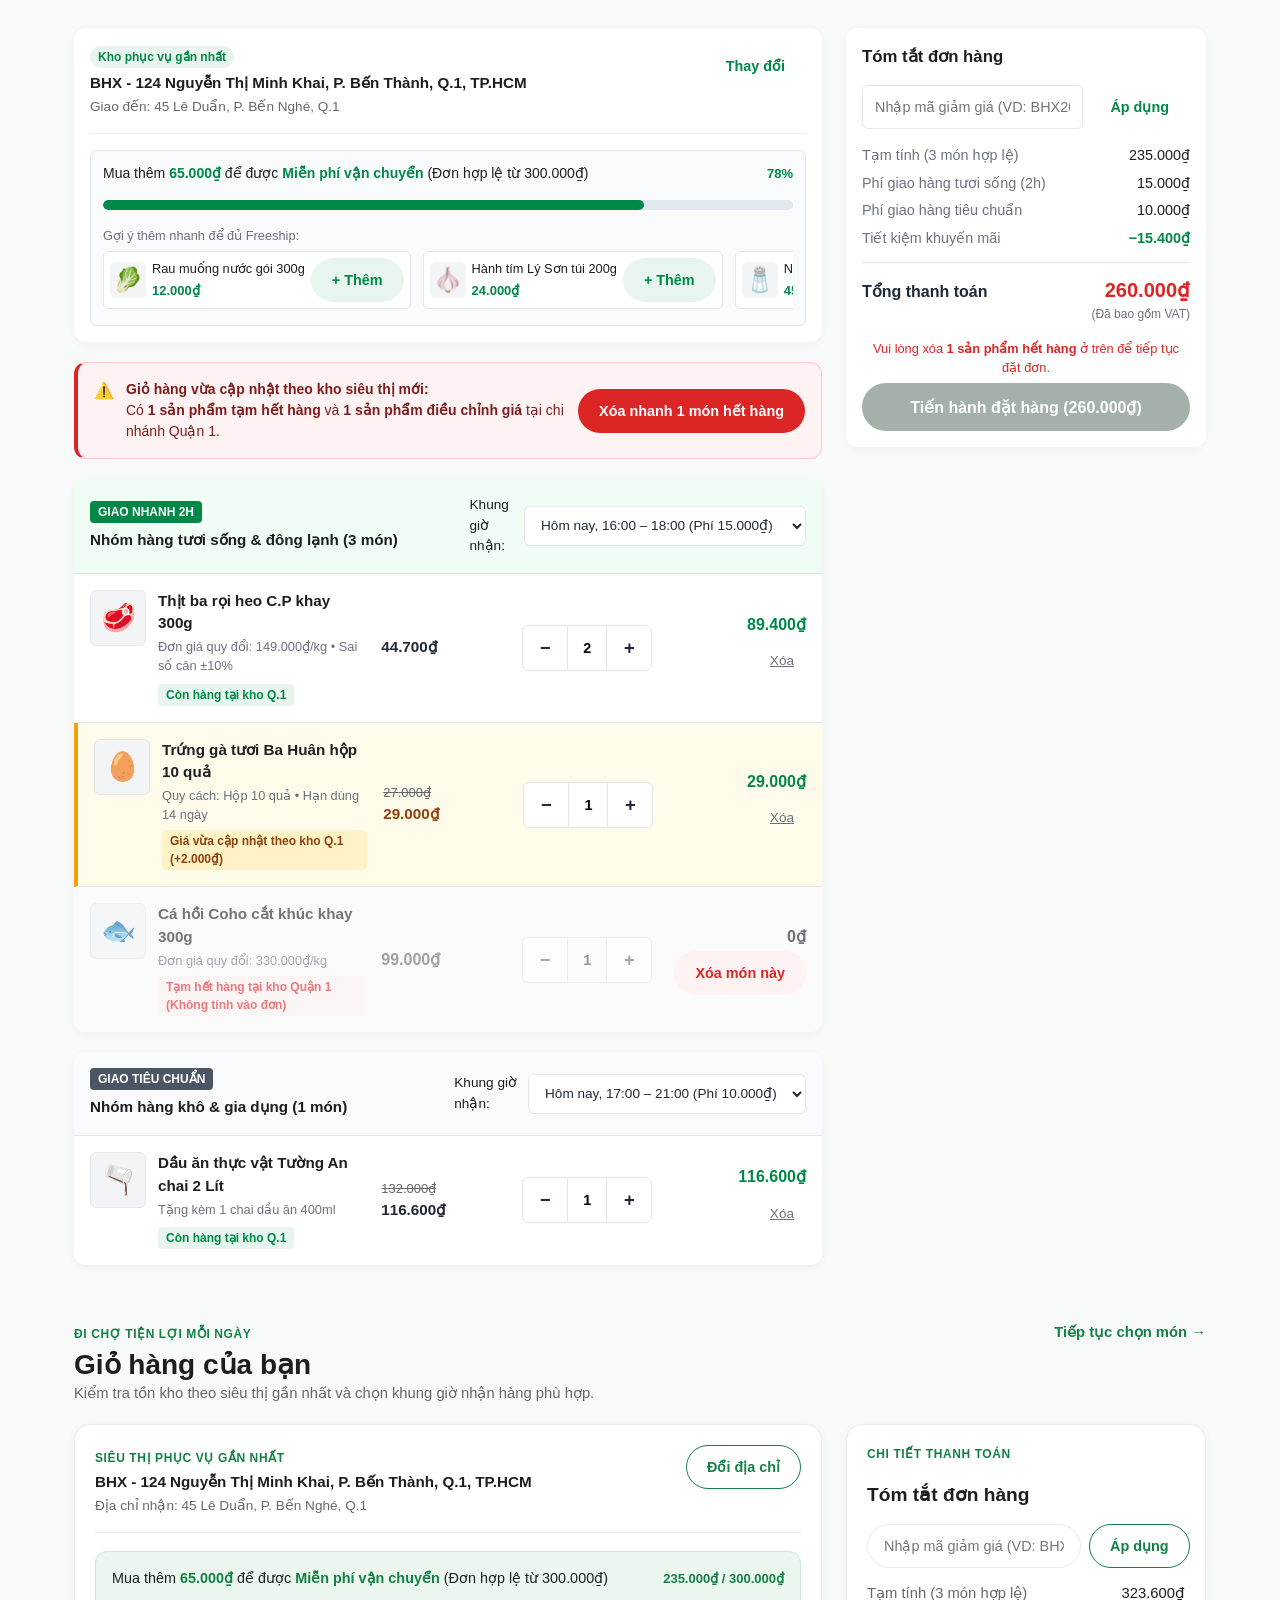
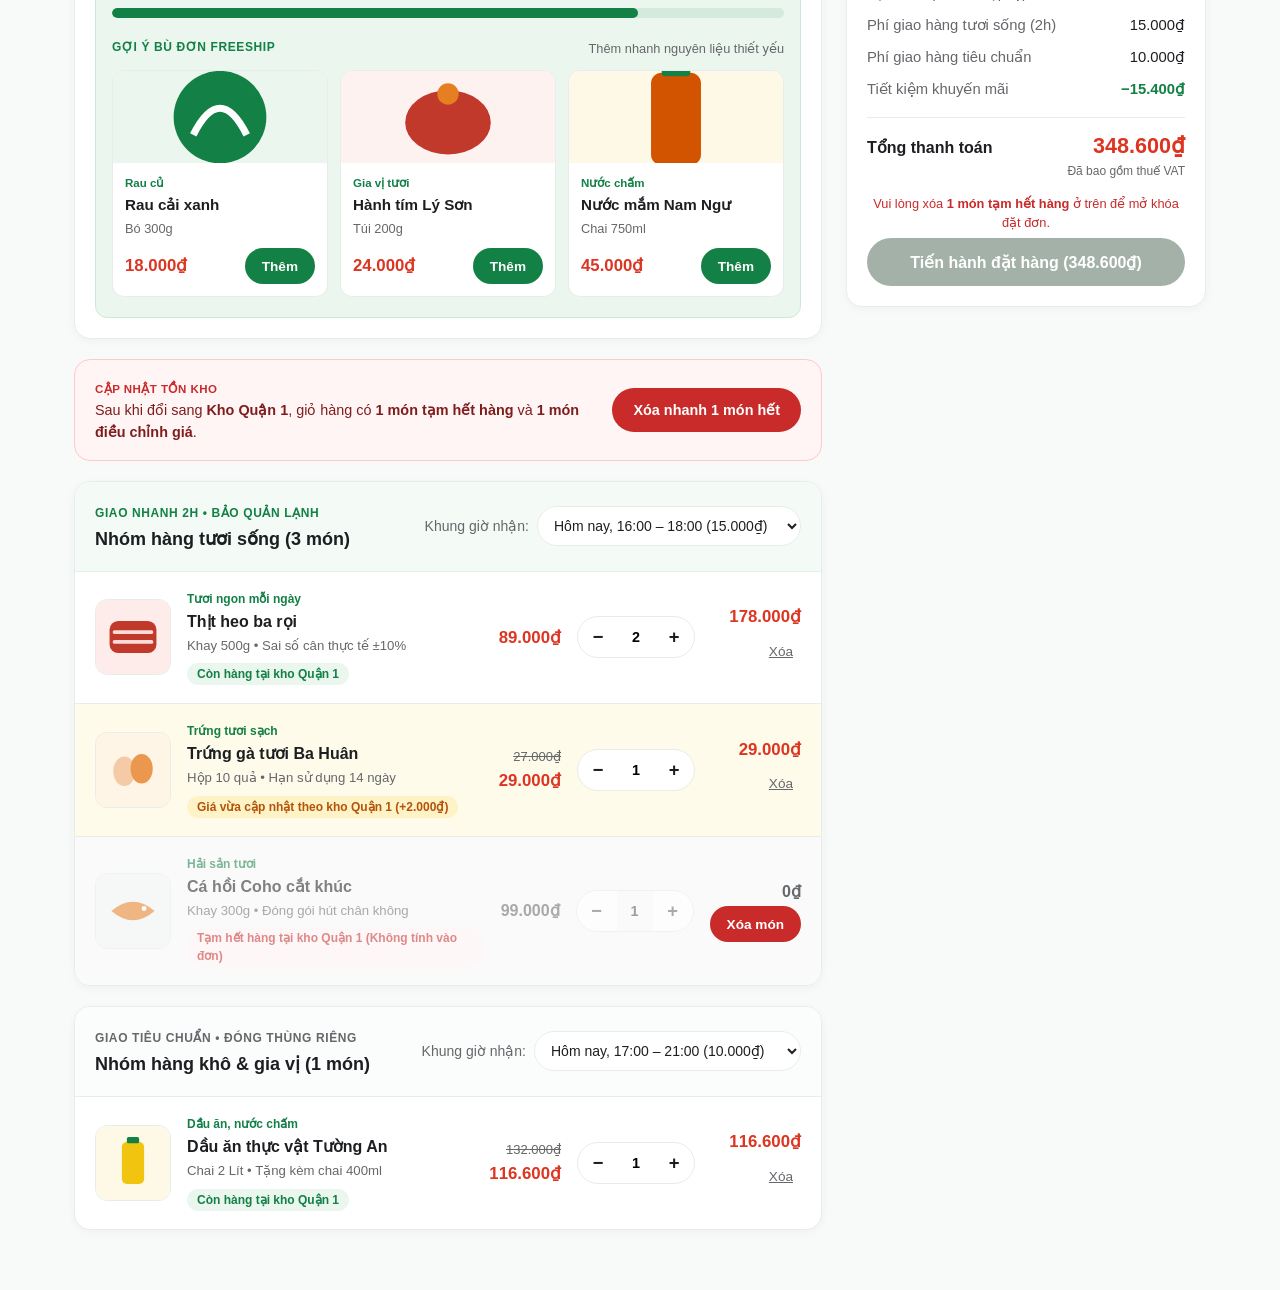
==== commit a0f190f2: "Merge GitHub changes and resolve conflicts" ====
--- a/gio-hang.html
+++ b/gio-hang.html
@@ -1,4 +1,290 @@
 <!DOCTYPE html>
+<html lang="vi">
+<head>
+  <meta charset="UTF-8">
+  <meta name="viewport" content="width=device-width, initial-scale=1.0">
+  <title>Giỏ hàng - Cải tiến đồng bộ kho &amp; tách nhóm giao hàng</title>
+  <link rel="stylesheet" href="gio-hang.css">
+</head>
+<body>
+  <main class="cart-page">
+    <div class="cart-layout">
+      <!-- CỘT TRÁI: THÔNG TIN KHO, FREESHIP, CẢNH BÁO & DANH SÁCH HÀNG -->
+      <div class="cart-main">
+        
+        <!-- VÙNG 1: THANH ĐỊNH VỊ KHO & TIẾN TRÌNH FREESHIP -->
+        <header class="context-card">
+          <div class="location-bar">
+            <div class="location-bar__info">
+              <span class="location-bar__badge">Kho phục vụ gần nhất</span>
+              <address class="location-bar__address">
+                <strong>BHX - 124 Nguyễn Thị Minh Khai, P. Bến Thành, Q.1, TP.HCM</strong>
+                <span>Giao đến: 45 Lê Duẩn, P. Bến Nghé, Q.1</span>
+              </address>
+            </div>
+            <button type="button" class="btn btn--outline-primary">Thay đổi</button>
+          </div>
+
+          <div class="freeship-bar">
+            <div class="freeship-bar__header">
+              <label for="freeship-progress" class="freeship-bar__text">
+                Mua thêm <strong>65.000₫</strong> để được <strong>Miễn phí vận chuyển</strong> (Đơn hợp lệ từ 300.000₫)
+              </label>
+              <span class="freeship-bar__percent">78%</span>
+            </div>
+            <progress id="freeship-progress" class="freeship-bar__progress" value="235000" max="300000">78%</progress>
+
+            <!-- Gợi ý bù đơn giá trị nhỏ -->
+            <div class="quick-add">
+              <p class="quick-add__title">Gợi ý thêm nhanh để đủ Freeship:</p>
+              <div class="quick-add__list">
+                <article class="quick-add__item">
+                  <div class="quick-add__thumb" aria-hidden="true">🥬</div>
+                  <div class="quick-add__meta">
+                    <h3 class="quick-add__name">Rau muống nước gói 300g</h3>
+                    <span class="quick-add__price">12.000₫</span>
+                  </div>
+                  <button type="button" class="btn btn--quick-add" aria-label="Thêm Rau muống nước">+ Thêm</button>
+                </article>
+
+                <article class="quick-add__item">
+                  <div class="quick-add__thumb" aria-hidden="true">🧄</div>
+                  <div class="quick-add__meta">
+                    <h3 class="quick-add__name">Hành tím Lý Sơn túi 200g</h3>
+                    <span class="quick-add__price">24.000₫</span>
+                  </div>
+                  <button type="button" class="btn btn--quick-add" aria-label="Thêm Hành tím Lý Sơn">+ Thêm</button>
+                </article>
+
+                <article class="quick-add__item">
+                  <div class="quick-add__thumb" aria-hidden="true">🧂</div>
+                  <div class="quick-add__meta">
+                    <h3 class="quick-add__name">Nước mắm Nam Ngư 750ml</h3>
+                    <span class="quick-add__price">45.000₫</span>
+                  </div>
+                  <button type="button" class="btn btn--quick-add" aria-label="Thêm Nước mắm Nam Ngư">+ Thêm</button>
+                </article>
+              </div>
+            </div>
+          </div>
+        </header>
+
+        <!-- VÙNG 2: KHỐI CẢNH BÁO ĐỒNG BỘ KHO / GIÁ KHI ĐỔI ĐỊA CHỈ -->
+        <aside class="sync-alert" role="alert" aria-live="polite">
+          <div class="sync-alert__content">
+            <span class="sync-alert__icon" aria-hidden="true">⚠️</span>
+            <div class="sync-alert__text">
+              <strong>Giỏ hàng vừa cập nhật theo kho siêu thị mới:</strong>
+              <p>Có <strong>1 sản phẩm tạm hết hàng</strong> và <strong>1 sản phẩm điều chỉnh giá</strong> tại chi nhánh Quận 1.</p>
+            </div>
+          </div>
+          <button type="button" class="btn btn--danger-soft">Xóa nhanh 1 món hết hàng</button>
+        </aside>
+
+        <!-- VÙNG 3: DANH SÁCH SẢN PHẨM TÁCH THEO NHÓM GIAO HÀNG -->
+        
+        <!-- Nhóm 1: Hàng tươi sống (Giao nhanh 2h) -->
+        <section class="shipment-group shipment-group--fresh" aria-labelledby="group-fresh-title">
+          <div class="shipment-group__header">
+            <div class="shipment-group__heading">
+              <span class="shipment-tag shipment-tag--fresh">Giao nhanh 2h</span>
+              <h2 id="group-fresh-title" class="shipment-group__title">Nhóm hàng tươi sống &amp; đông lạnh (3 món)</h2>
+            </div>
+
+            <fieldset class="slot-picker">
+              <legend class="sr-only">Chọn khung giờ giao hàng tươi sống</legend>
+              <label for="fresh-slot" class="slot-picker__label">Khung giờ nhận:</label>
+              <select id="fresh-slot" class="slot-picker__select">
+                <option value="today-16-18" selected>Hôm nay, 16:00 – 18:00 (Phí 15.000₫)</option>
+                <option value="today-18-20">Hôm nay, 18:00 – 20:00 (Phí 15.000₫)</option>
+                <option value="tomorrow-08-10">Ngày mai, 08:00 – 10:00 (Phí 10.000₫)</option>
+              </select>
+            </fieldset>
+          </div>
+
+          <div class="shipment-group__body">
+            <!-- Sản phẩm 1: Trạng thái bình thường -->
+            <article class="cart-item" data-stock="in">
+              <div class="cart-item__product">
+                <div class="cart-item__img" aria-hidden="true">🥩</div>
+                <div class="cart-item__details">
+                  <h3 class="cart-item__name">Thịt ba rọi heo C.P khay 300g</h3>
+                  <p class="cart-item__spec">Đơn giá quy đổi: 149.000₫/kg • Sai số cân ±10%</p>
+                  <span class="status-pill status-pill--in">Còn hàng tại kho Q.1</span>
+                </div>
+              </div>
+
+              <div class="cart-item__price">
+                <ins class="price-current">44.700₫</ins>
+              </div>
+
+              <div class="cart-item__qty">
+                <button type="button" class="qty-btn" aria-label="Giảm số lượng Thịt ba rọi heo">−</button>
+                <input type="number" class="qty-input" value="2" min="1" max="10" aria-label="Số lượng Thịt ba rọi heo">
+                <button type="button" class="qty-btn" aria-label="Tăng số lượng Thịt ba rọi heo">+</button>
+              </div>
+
+              <div class="cart-item__actions">
+                <strong class="cart-item__subtotal">89.400₫</strong>
+                <button type="button" class="btn-remove" aria-label="Xóa Thịt ba rọi heo">Xóa</button>
+              </div>
+            </article>
+
+            <!-- Sản phẩm 2: Trạng thái thay đổi giá theo kho mới -->
+            <article class="cart-item" data-stock="in" data-price-changed="true">
+              <div class="cart-item__product">
+                <div class="cart-item__img" aria-hidden="true">🥚</div>
+                <div class="cart-item__details">
+                  <h3 class="cart-item__name">Trứng gà tươi Ba Huân hộp 10 quả</h3>
+                  <p class="cart-item__spec">Quy cách: Hộp 10 quả • Hạn dùng 14 ngày</p>
+                  <span class="status-pill status-pill--warning">Giá vừa cập nhật theo kho Q.1 (+2.000₫)</span>
+                </div>
+              </div>
+
+              <div class="cart-item__price">
+                <del class="price-old">27.000₫</del>
+                <ins class="price-current">29.000₫</ins>
+              </div>
+
+              <div class="cart-item__qty">
+                <button type="button" class="qty-btn" aria-label="Giảm số lượng Trứng gà tươi">−</button>
+                <input type="number" class="qty-input" value="1" min="1" max="10" aria-label="Số lượng Trứng gà tươi">
+                <button type="button" class="qty-btn" aria-label="Tăng số lượng Trứng gà tươi">+</button>
+              </div>
+
+              <div class="cart-item__actions">
+                <strong class="cart-item__subtotal">29.000₫</strong>
+                <button type="button" class="btn-remove" aria-label="Xóa Trứng gà tươi">Xóa</button>
+              </div>
+            </article>
+
+            <!-- Sản phẩm 3: Trạng thái hết hàng tại kho mới -->
+            <article class="cart-item" data-stock="out">
+              <div class="cart-item__product">
+                <div class="cart-item__img" aria-hidden="true">🐟</div>
+                <div class="cart-item__details">
+                  <h3 class="cart-item__name">Cá hồi Coho cắt khúc khay 300g</h3>
+                  <p class="cart-item__spec">Đơn giá quy đổi: 330.000₫/kg</p>
+                  <span class="status-pill status-pill--danger">Tạm hết hàng tại kho Quận 1 (Không tính vào đơn)</span>
+                </div>
+              </div>
+
+              <div class="cart-item__price">
+                <span class="price-muted">99.000₫</span>
+              </div>
+
+              <div class="cart-item__qty">
+                <button type="button" class="qty-btn" disabled aria-label="Giảm số lượng Cá hồi Coho">−</button>
+                <input type="number" class="qty-input" value="1" disabled aria-label="Số lượng Cá hồi Coho">
+                <button type="button" class="qty-btn" disabled aria-label="Tăng số lượng Cá hồi Coho">+</button>
+              </div>
+
+              <div class="cart-item__actions">
+                <strong class="cart-item__subtotal cart-item__subtotal--muted">0₫</strong>
+                <button type="button" class="btn btn--danger-inline">Xóa món này</button>
+              </div>
+            </article>
+          </div>
+        </section>
+
+        <!-- Nhóm 2: Hàng khô / Tiêu dùng (Giao tiêu chuẩn) -->
+        <section class="shipment-group shipment-group--dry" aria-labelledby="group-dry-title">
+          <div class="shipment-group__header">
+            <div class="shipment-group__heading">
+              <span class="shipment-tag shipment-tag--dry">Giao tiêu chuẩn</span>
+              <h2 id="group-dry-title" class="shipment-group__title">Nhóm hàng khô &amp; gia dụng (1 món)</h2>
+            </div>
+
+            <fieldset class="slot-picker">
+              <legend class="sr-only">Chọn khung giờ giao hàng khô</legend>
+              <label for="dry-slot" class="slot-picker__label">Khung giờ nhận:</label>
+              <select id="dry-slot" class="slot-picker__select">
+                <option value="today-17-21" selected>Hôm nay, 17:00 – 21:00 (Phí 10.000₫)</option>
+                <option value="tomorrow-09-12">Ngày mai, 09:00 – 12:00 (Miễn phí)</option>
+              </select>
+            </fieldset>
+          </div>
+
+          <div class="shipment-group__body">
+            <article class="cart-item" data-stock="in">
+              <div class="cart-item__product">
+                <div class="cart-item__img" aria-hidden="true">🫗</div>
+                <div class="cart-item__details">
+                  <h3 class="cart-item__name">Dầu ăn thực vật Tường An chai 2 Lít</h3>
+                  <p class="cart-item__spec">Tặng kèm 1 chai dầu ăn 400ml</p>
+                  <span class="status-pill status-pill--in">Còn hàng tại kho Q.1</span>
+                </div>
+              </div>
+
+              <div class="cart-item__price">
+                <del class="price-old">132.000₫</del>
+                <ins class="price-current">116.600₫</ins>
+              </div>
+
+              <div class="cart-item__qty">
+                <button type="button" class="qty-btn" aria-label="Giảm số lượng Dầu ăn Tường An">−</button>
+                <input type="number" class="qty-input" value="1" min="1" max="10" aria-label="Số lượng Dầu ăn Tường An">
+                <button type="button" class="qty-btn" aria-label="Tăng số lượng Dầu ăn Tường An">+</button>
+              </div>
+
+              <div class="cart-item__actions">
+                <strong class="cart-item__subtotal">116.600₫</strong>
+                <button type="button" class="btn-remove" aria-label="Xóa Dầu ăn Tường An">Xóa</button>
+              </div>
+            </article>
+          </div>
+        </section>
+      </div>
+
+      <!-- CỘT PHẢI (HOẶC THANH GHIM ĐÁY TRÊN MOBILE): TÓM TẮT CHI PHÍ & CHỐT ĐƠN -->
+      <aside class="order-summary" aria-labelledby="summary-title">
+        <h2 id="summary-title" class="order-summary__title">Tóm tắt đơn hàng</h2>
+
+        <form class="promo-box" onsubmit="return false;">
+          <label for="promo-code" class="sr-only">Mã khuyến mãi</label>
+          <input type="text" id="promo-code" class="promo-box__input" placeholder="Nhập mã giảm giá (VD: BHX20K)">
+          <button type="button" class="btn btn--outline-primary">Áp dụng</button>
+        </form>
+
+        <dl class="summary-list">
+          <div class="summary-list__row">
+            <dt>Tạm tính (3 món hợp lệ)</dt>
+            <dd>235.000₫</dd>
+          </div>
+          <div class="summary-list__row">
+            <dt>Phí giao hàng tươi sống (2h)</dt>
+            <dd>15.000₫</dd>
+          </div>
+          <div class="summary-list__row">
+            <dt>Phí giao hàng tiêu chuẩn</dt>
+            <dd>10.000₫</dd>
+          </div>
+          <div class="summary-list__row summary-list__row--discount">
+            <dt>Tiết kiệm khuyến mãi</dt>
+            <dd>−15.400₫</dd>
+          </div>
+          <div class="summary-list__row summary-list__row--total">
+            <dt>Tổng thanh toán</dt>
+            <dd>
+              <strong>260.000₫</strong>
+              <small>(Đã bao gồm VAT)</small>
+            </dd>
+          </div>
+        </dl>
+
+        <div class="checkout-action">
+          <p class="checkout-action__blocker" role="status">
+            Vui lòng xóa <strong>1 sản phẩm hết hàng</strong> ở trên để tiếp tục đặt đơn.
+          </p>
+          <button type="button" class="btn btn--checkout" disabled>
+            Tiến hành đặt hàng (260.000₫)
+          </button>
+        </div>
+      </aside>
+    </div>
+  </main>
+</body>
+</html><!DOCTYPE html>
 <html lang="vi">
 <head>
   <meta charset="UTF-8">
--- a/gio-hang.css
+++ b/gio-hang.css
@@ -1,3 +1,770 @@
+/* ==========================================================================
+   1. BIẾN THIẾT KẾ (CSS CUSTOM PROPERTIES)
+   ========================================================================== */
+:root {
+  --color-primary: #008848;
+  --color-primary-dark: #006b38;
+  --color-primary-soft: #e8f5ee;
+  
+  --color-warning-bg: #fffbeb;
+  --color-warning-border: #f59e0b;
+  --color-warning-text: #92400e;
+  
+  --color-danger: #dc2626;
+  --color-danger-soft: #fef2f2;
+  --color-danger-border: #fecaca;
+  
+  --color-bg-page: #f3f4f6;
+  --color-bg-card: #ffffff;
+  --color-text-main: #1f2937;
+  --color-text-muted: #6b7280;
+  --color-border: #e5e7eb;
+
+  --space-xs: 0.375rem;
+  --space-sm: 0.75rem;
+  --space-md: 1rem;
+  --space-lg: 1.5rem;
+
+  --radius-sm: 6px;
+  --radius-md: 12px;
+  --shadow-card: 0 1px 3px rgba(0, 0, 0, 0.08);
+  --shadow-sticky: 0 -4px 12px rgba(0, 0, 0, 0.08);
+}
+
+/* ==========================================================================
+   2. RESET & TIỆN ÍCH CHUNG
+   ========================================================================== */
+*,
+*::before,
+*::after {
+  box-sizing: border-box;
+  margin: 0;
+  padding: 0;
+}
+
+body {
+  font-family: -apple-system, BlinkMacSystemFont, "Segoe UI", Roboto, Helvetica, Arial, sans-serif;
+  background-color: var(--color-bg-page);
+  color: var(--color-text-main);
+  line-height: 1.5;
+  padding-bottom: 130px; /* Chừa khoảng trống cho thanh đặt hàng ghim đáy trên mobile */
+}
+
+.sr-only {
+  position: absolute;
+  width: 1px;
+  height: 1px;
+  overflow: hidden;
+  clip: rect(0, 0, 0, 0);
+}
+
+/* Hệ thống nút bấm chuẩn vùng chạm tối thiểu 44px */
+.btn {
+  display: inline-flex;
+  align-items: center;
+  justify-content: center;
+  min-height: 44px;
+  padding: 0 var(--space-md);
+  font-size: 0.9rem;
+  font-weight: 600;
+  border-radius: var(--radius-sm);
+  border: 1px solid transparent;
+  cursor: pointer;
+  transition: background-color 0.2s ease, border-color 0.2s ease;
+}
+
+.btn--outline-primary {
+  background-color: var(--color-bg-card);
+  border-color: var(--color-primary);
+  color: var(--color-primary);
+}
+
+.btn--outline-primary:hover {
+  background-color: var(--color-primary-soft);
+}
+
+.btn--quick-add {
+  min-height: 36px;
+  padding: 0 var(--space-sm);
+  font-size: 0.8125rem;
+  background-color: var(--color-primary-soft);
+  color: var(--color-primary);
+  white-space: nowrap;
+}
+
+.btn--quick-add:hover {
+  background-color: var(--color-primary);
+  color: #ffffff;
+}
+
+.btn--danger-soft {
+  background-color: var(--color-danger);
+  color: #ffffff;
+  width: 100%;
+}
+
+.btn--danger-inline {
+  min-height: 36px;
+  padding: 0 var(--space-sm);
+  font-size: 0.8125rem;
+  background-color: var(--color-danger-soft);
+  border-color: var(--color-danger-border);
+  color: var(--color-danger);
+}
+
+/* ==========================================================================
+   3. BỐ CỤC TỔNG THỂ (MOBILE-FIRST 1 CỘT)
+   ========================================================================== */
+.cart-page {
+  max-width: 1200px;
+  margin: 0 auto;
+  padding: var(--space-sm);
+}
+
+.cart-layout {
+  display: grid;
+  grid-template-columns: 1fr;
+  gap: var(--space-md);
+}
+
+.cart-main {
+  display: flex;
+  flex-direction: column;
+  gap: var(--space-md);
+}
+
+/* ==========================================================================
+   4. VÙNG 1: THANH ĐỊNH VỊ KHO & TIẾN TRÌNH FREESHIP
+   ========================================================================== */
+.context-card {
+  background-color: var(--color-bg-card);
+  border-radius: var(--radius-md);
+  padding: var(--space-md);
+  box-shadow: var(--shadow-card);
+  display: flex;
+  flex-direction: column;
+  gap: var(--space-md);
+}
+
+.location-bar {
+  display: flex;
+  justify-content: space-between;
+  align-items: flex-start;
+  gap: var(--space-sm);
+  padding-bottom: var(--space-sm);
+  border-bottom: 1px dashed var(--color-border);
+}
+
+.location-bar__badge {
+  display: inline-block;
+  font-size: 0.75rem;
+  font-weight: 700;
+  color: var(--color-primary);
+  background-color: var(--color-primary-soft);
+  padding: 2px 8px;
+  border-radius: 99px;
+  margin-bottom: 4px;
+}
+
+.location-bar__address {
+  font-style: normal;
+  display: flex;
+  flex-direction: column;
+  font-size: 0.9rem;
+}
+
+.location-bar__address span {
+  color: var(--color-text-muted);
+  font-size: 0.825rem;
+}
+
+/* Thanh tiến trình Freeship */
+.freeship-bar {
+  background-color: #f8fafc;
+  border: 1px solid var(--color-border);
+  border-radius: var(--radius-sm);
+  padding: var(--space-sm);
+}
+
+.freeship-bar__header {
+  display: flex;
+  justify-content: space-between;
+  align-items: baseline;
+  gap: var(--space-sm);
+  margin-bottom: var(--space-xs);
+  font-size: 0.875rem;
+}
+
+.freeship-bar__header strong {
+  color: var(--color-primary);
+}
+
+.freeship-bar__percent {
+  font-weight: 700;
+  color: var(--color-primary);
+  font-size: 0.8125rem;
+}
+
+.freeship-bar__progress {
+  width: 100%;
+  height: 10px;
+  border-radius: 99px;
+  overflow: hidden;
+  appearance: none;
+  border: none;
+  background-color: #e2e8f0;
+}
+
+.freeship-bar__progress::-webkit-progress-bar {
+  background-color: #e2e8f0;
+  border-radius: 99px;
+}
+
+.freeship-bar__progress::-webkit-progress-value {
+  background-color: var(--color-primary);
+  border-radius: 99px;
+}
+
+.freeship-bar__progress::-moz-progress-bar {
+  background-color: var(--color-primary);
+  border-radius: 99px;
+}
+
+/* Dải gợi ý bù đơn cuộn ngang trên mobile */
+.quick-add {
+  margin-top: var(--space-sm);
+}
+
+.quick-add__title {
+  font-size: 0.8rem;
+  color: var(--color-text-muted);
+  margin-bottom: var(--space-xs);
+}
+
+.quick-add__list {
+  display: flex;
+  gap: var(--space-sm);
+  overflow-x: auto;
+  scroll-snap-type: x mandatory;
+  padding-bottom: 4px;
+}
+
+.quick-add__item {
+  flex: 0 0 240px;
+  scroll-snap-align: start;
+  display: flex;
+  align-items: center;
+  gap: var(--space-xs);
+  background-color: var(--color-bg-card);
+  border: 1px solid var(--color-border);
+  border-radius: var(--radius-sm);
+  padding: var(--space-xs);
+}
+
+.quick-add__thumb {
+  font-size: 1.5rem;
+  width: 36px;
+  height: 36px;
+  display: grid;
+  place-items: center;
+  background-color: var(--color-bg-page);
+  border-radius: var(--radius-sm);
+}
+
+.quick-add__meta {
+  flex: 1;
+  min-width: 0;
+}
+
+.quick-add__name {
+  font-size: 0.8rem;
+  font-weight: 500;
+  white-space: nowrap;
+  overflow: hidden;
+  text-overflow: ellipsis;
+}
+
+.quick-add__price {
+  font-size: 0.8125rem;
+  font-weight: 700;
+  color: var(--color-primary);
+}
+
+/* ==========================================================================
+   5. VÙNG 2: CẢNH BÁO ĐỒNG BỘ KHO / GIÁ
+   ========================================================================== */
+.sync-alert {
+  background-color: var(--color-danger-soft);
+  border: 1px solid var(--color-danger-border);
+  border-left: 4px solid var(--color-danger);
+  border-radius: var(--radius-md);
+  padding: var(--space-md);
+  display: flex;
+  flex-direction: column;
+  gap: var(--space-sm);
+}
+
+.sync-alert__content {
+  display: flex;
+  gap: var(--space-sm);
+  align-items: flex-start;
+}
+
+.sync-alert__text {
+  font-size: 0.875rem;
+  color: #7f1d1d;
+}
+
+/* ==========================================================================
+   6. VÙNG 3: NHÓM GIAO HÀNG & THẺ SẢN PHẨM (DATA ATTRIBUTES)
+   ========================================================================== */
+.shipment-group {
+  background-color: var(--color-bg-card);
+  border-radius: var(--radius-md);
+  box-shadow: var(--shadow-card);
+  overflow: hidden;
+}
+
+.shipment-group__header {
+  padding: var(--space-md);
+  background-color: #f9fafb;
+  border-bottom: 1px solid var(--color-border);
+  display: flex;
+  flex-direction: column;
+  gap: var(--space-sm);
+}
+
+.shipment-group--fresh .shipment-group__header {
+  background-color: #f0fdf4;
+  border-bottom-color: #bbf7d0;
+}
+
+.shipment-group__heading {
+  display: flex;
+  align-items: center;
+  flex-wrap: wrap;
+  gap: var(--space-xs);
+}
+
+.shipment-tag {
+  font-size: 0.75rem;
+  font-weight: 700;
+  padding: 2px 8px;
+  border-radius: 4px;
+  text-transform: uppercase;
+}
+
+.shipment-tag--fresh {
+  background-color: var(--color-primary);
+  color: #ffffff;
+}
+
+.shipment-tag--dry {
+  background-color: #4b5563;
+  color: #ffffff;
+}
+
+.shipment-group__title {
+  font-size: 0.95rem;
+  font-weight: 700;
+}
+
+.slot-picker {
+  border: none;
+  display: flex;
+  align-items: center;
+  gap: var(--space-xs);
+  font-size: 0.85rem;
+}
+
+.slot-picker__select {
+  flex: 1;
+  min-height: 40px;
+  padding: 0 var(--space-sm);
+  border: 1px solid var(--color-border);
+  border-radius: var(--radius-sm);
+  background-color: var(--color-bg-card);
+  font-size: 0.85rem;
+  color: var(--color-text-main);
+}
+
+/* Thẻ sản phẩm */
+.shipment-group__body {
+  display: flex;
+  flex-direction: column;
+}
+
+.cart-item {
+  padding: var(--space-md);
+  border-bottom: 1px solid var(--color-border);
+  display: grid;
+  grid-template-columns: 1fr auto;
+  grid-template-areas:
+    "product product"
+    "price qty"
+    "actions actions";
+  gap: var(--space-sm);
+  align-items: center;
+}
+
+.cart-item:last-child {
+  border-bottom: none;
+}
+
+/* Trạng thái đổi giá qua Data Attribute */
+.cart-item[data-price-changed="true"] {
+  background-color: var(--color-warning-bg);
+  border-left: 4px solid var(--color-warning-border);
+}
+
+/* Trạng thái hết hàng qua Data Attribute */
+.cart-item[data-stock="out"] {
+  background-color: #fafafa;
+}
+
+.cart-item[data-stock="out"] .cart-item__product,
+.cart-item[data-stock="out"] .cart-item__price,
+.cart-item[data-stock="out"] .cart-item__qty {
+  opacity: 0.6;
+}
+
+.cart-item__product {
+  grid-area: product;
+  display: flex;
+  gap: var(--space-sm);
+  align-items: flex-start;
+}
+
+.cart-item__img {
+  width: 56px;
+  height: 56px;
+  flex-shrink: 0;
+  display: grid;
+  place-items: center;
+  font-size: 1.75rem;
+  background-color: var(--color-bg-page);
+  border-radius: var(--radius-sm);
+  border: 1px solid var(--color-border);
+}
+
+.cart-item__name {
+  font-size: 0.95rem;
+  font-weight: 600;
+  margin-bottom: 2px;
+}
+
+.cart-item__spec {
+  font-size: 0.8rem;
+  color: var(--color-text-muted);
+  margin-bottom: 6px;
+}
+
+.status-pill {
+  display: inline-block;
+  font-size: 0.75rem;
+  font-weight: 600;
+  padding: 2px 8px;
+  border-radius: 4px;
+}
+
+.status-pill--in {
+  background-color: var(--color-primary-soft);
+  color: var(--color-primary);
+}
+
+.status-pill--warning {
+  background-color: #fef3c7;
+  color: var(--color-warning-text);
+}
+
+.status-pill--danger {
+  background-color: var(--color-danger-soft);
+  color: var(--color-danger);
+}
+
+.cart-item__price {
+  grid-area: price;
+  display: flex;
+  flex-direction: column;
+}
+
+.price-old {
+  font-size: 0.8rem;
+  color: var(--color-text-muted);
+}
+
+.price-current {
+  text-decoration: none;
+  font-weight: 700;
+  font-size: 0.95rem;
+  color: var(--color-text-main);
+}
+
+.cart-item[data-price-changed="true"] .price-current {
+  color: var(--color-warning-text);
+}
+
+/* Cụm tăng giảm số lượng */
+.cart-item__qty {
+  grid-area: qty;
+  display: inline-flex;
+  align-items: center;
+  border: 1px solid var(--color-border);
+  border-radius: var(--radius-sm);
+  background-color: var(--color-bg-card);
+}
+
+.qty-btn {
+  width: 44px;
+  height: 44px;
+  border: none;
+  background: transparent;
+  font-size: 1.15rem;
+  font-weight: 700;
+  cursor: pointer;
+  color: var(--color-text-main);
+}
+
+.qty-btn:disabled {
+  cursor: not-allowed;
+  color: var(--color-text-muted);
+}
+
+.qty-input {
+  width: 40px;
+  height: 44px;
+  border: none;
+  border-left: 1px solid var(--color-border);
+  border-right: 1px solid var(--color-border);
+  text-align: center;
+  font-weight: 600;
+  font-size: 0.9rem;
+  -moz-appearance: textfield;
+}
+
+.qty-input::-webkit-inner-spin-button,
+.qty-input::-webkit-outer-spin-button {
+  -webkit-appearance: none;
+}
+
+.cart-item__actions {
+  grid-area: actions;
+  display: flex;
+  justify-content: space-between;
+  align-items: center;
+  padding-top: var(--space-xs);
+  border-top: 1px dashed var(--color-border);
+}
+
+.cart-item__subtotal {
+  font-size: 1rem;
+  color: var(--color-primary);
+}
+
+.cart-item__subtotal--muted {
+  color: var(--color-text-muted);
+}
+
+.btn-remove {
+  min-height: 44px;
+  padding: 0 var(--space-sm);
+  background: transparent;
+  border: none;
+  color: var(--color-text-muted);
+  font-size: 0.85rem;
+  text-decoration: underline;
+  cursor: pointer;
+}
+
+.btn-remove:hover {
+  color: var(--color-danger);
+}
+
+/* ==========================================================================
+   7. VÙNG 4: TÓM TẮT ĐƠN HÀNG & NÚT ĐẶT HÀNG (GHIM ĐÁY TRÊN MOBILE)
+   ========================================================================== */
+.order-summary {
+  background-color: var(--color-bg-card);
+  border-radius: var(--radius-md);
+  padding: var(--space-md);
+  box-shadow: var(--shadow-card);
+  display: flex;
+  flex-direction: column;
+  gap: var(--space-md);
+}
+
+.order-summary__title {
+  font-size: 1.05rem;
+  font-weight: 700;
+}
+
+.promo-box {
+  display: flex;
+  gap: var(--space-xs);
+}
+
+.promo-box__input {
+  flex: 1;
+  min-height: 44px;
+  padding: 0 var(--space-sm);
+  border: 1px solid var(--color-border);
+  border-radius: var(--radius-sm);
+  font-size: 0.9rem;
+}
+
+.summary-list {
+  display: flex;
+  flex-direction: column;
+  gap: var(--space-xs);
+  font-size: 0.9rem;
+}
+
+.summary-list__row {
+  display: flex;
+  justify-content: space-between;
+  align-items: baseline;
+}
+
+.summary-list__row dt {
+  color: var(--color-text-muted);
+}
+
+.summary-list__row--discount dd {
+  color: var(--color-primary);
+  font-weight: 600;
+}
+
+.summary-list__row--total {
+  margin-top: var(--space-xs);
+  padding-top: var(--space-sm);
+  border-top: 1px solid var(--color-border);
+}
+
+.summary-list__row--total dt {
+  color: var(--color-text-main);
+  font-weight: 700;
+  font-size: 1rem;
+}
+
+.summary-list__row--total dd {
+  text-align: right;
+  display: flex;
+  flex-direction: column;
+}
+
+.summary-list__row--total strong {
+  font-size: 1.25rem;
+  color: var(--color-danger);
+}
+
+.summary-list__row--total small {
+  font-size: 0.75rem;
+  color: var(--color-text-muted);
+}
+
+/* Thanh chốt đơn ghim cố định ở đáy màn hình điện thoại */
+.checkout-action {
+  position: fixed;
+  bottom: 0;
+  left: 0;
+  right: 0;
+  z-index: 50;
+  background-color: var(--color-bg-card);
+  padding: var(--space-sm) var(--space-md);
+  box-shadow: var(--shadow-sticky);
+  border-top: 1px solid var(--color-border);
+  display: flex;
+  flex-direction: column;
+  gap: 6px;
+}
+
+.checkout-action__blocker {
+  font-size: 0.8rem;
+  color: var(--color-danger);
+  text-align: center;
+}
+
+.btn--checkout {
+  width: 100%;
+  min-height: 48px;
+  font-size: 1rem;
+  background-color: var(--color-primary);
+  color: #ffffff;
+}
+
+.btn--checkout:hover:not(:disabled) {
+  background-color: var(--color-primary-dark);
+}
+
+.btn--checkout:disabled {
+  background-color: #9ca3af;
+  cursor: not-allowed;
+}
+
+/* ==========================================================================
+   8. GIAO DIỆN MÁY TÍNH (DESKTOP >= 1024px)
+   ========================================================================== */
+@media (min-width: 1024px) {
+  body {
+    padding-bottom: var(--space-lg);
+  }
+
+  .cart-page {
+    padding: var(--space-lg);
+  }
+
+  /* Chia 2 cột bất đối xứng: 68% danh sách hàng - 32% tóm tắt đơn */
+  .cart-layout {
+    grid-template-columns: minmax(0, 1fr) 360px;
+    align-items: start;
+    gap: var(--space-lg);
+  }
+
+  .btn--danger-soft {
+    width: auto;
+    white-space: nowrap;
+  }
+
+  .sync-alert {
+    flex-direction: row;
+    justify-content: space-between;
+    align-items: center;
+  }
+
+  .shipment-group__header {
+    flex-direction: row;
+    justify-content: space-between;
+    align-items: center;
+  }
+
+  /* Trải ngang thẻ sản phẩm thành 1 hàng 4 cột thẳng hàng */
+  .cart-item {
+    grid-template-columns: minmax(0, 2.2fr) 1fr auto 1.1fr;
+    grid-template-areas: "product price qty actions";
+    gap: var(--space-md);
+  }
+
+  .cart-item__actions {
+    flex-direction: column;
+    align-items: flex-end;
+    border-top: none;
+    padding-top: 0;
+    gap: 2px;
+  }
+
+  /* Khung tóm tắt trượt cố định bên phải */
+  .order-summary {
+    position: sticky;
+    top: 20px;
+  }
+
+  .checkout-action {
+    position: static;
+    box-shadow: none;
+    border-top: none;
+    padding: 0;
+  }
+}
 /* ==========================================================================
    1. BIẾN THIẾT KẾ ĐỒNG BỘ GIAO DIỆN MẪU
    ========================================================================== */
--- a/gio-hang.css
+++ b/gio-hang.css
@@ -1,3 +1,770 @@
+/* ==========================================================================
+   1. BIẾN THIẾT KẾ (CSS CUSTOM PROPERTIES)
+   ========================================================================== */
+:root {
+  --color-primary: #008848;
+  --color-primary-dark: #006b38;
+  --color-primary-soft: #e8f5ee;
+  
+  --color-warning-bg: #fffbeb;
+  --color-warning-border: #f59e0b;
+  --color-warning-text: #92400e;
+  
+  --color-danger: #dc2626;
+  --color-danger-soft: #fef2f2;
+  --color-danger-border: #fecaca;
+  
+  --color-bg-page: #f3f4f6;
+  --color-bg-card: #ffffff;
+  --color-text-main: #1f2937;
+  --color-text-muted: #6b7280;
+  --color-border: #e5e7eb;
+
+  --space-xs: 0.375rem;
+  --space-sm: 0.75rem;
+  --space-md: 1rem;
+  --space-lg: 1.5rem;
+
+  --radius-sm: 6px;
+  --radius-md: 12px;
+  --shadow-card: 0 1px 3px rgba(0, 0, 0, 0.08);
+  --shadow-sticky: 0 -4px 12px rgba(0, 0, 0, 0.08);
+}
+
+/* ==========================================================================
+   2. RESET & TIỆN ÍCH CHUNG
+   ========================================================================== */
+*,
+*::before,
+*::after {
+  box-sizing: border-box;
+  margin: 0;
+  padding: 0;
+}
+
+body {
+  font-family: -apple-system, BlinkMacSystemFont, "Segoe UI", Roboto, Helvetica, Arial, sans-serif;
+  background-color: var(--color-bg-page);
+  color: var(--color-text-main);
+  line-height: 1.5;
+  padding-bottom: 130px; /* Chừa khoảng trống cho thanh đặt hàng ghim đáy trên mobile */
+}
+
+.sr-only {
+  position: absolute;
+  width: 1px;
+  height: 1px;
+  overflow: hidden;
+  clip: rect(0, 0, 0, 0);
+}
+
+/* Hệ thống nút bấm chuẩn vùng chạm tối thiểu 44px */
+.btn {
+  display: inline-flex;
+  align-items: center;
+  justify-content: center;
+  min-height: 44px;
+  padding: 0 var(--space-md);
+  font-size: 0.9rem;
+  font-weight: 600;
+  border-radius: var(--radius-sm);
+  border: 1px solid transparent;
+  cursor: pointer;
+  transition: background-color 0.2s ease, border-color 0.2s ease;
+}
+
+.btn--outline-primary {
+  background-color: var(--color-bg-card);
+  border-color: var(--color-primary);
+  color: var(--color-primary);
+}
+
+.btn--outline-primary:hover {
+  background-color: var(--color-primary-soft);
+}
+
+.btn--quick-add {
+  min-height: 36px;
+  padding: 0 var(--space-sm);
+  font-size: 0.8125rem;
+  background-color: var(--color-primary-soft);
+  color: var(--color-primary);
+  white-space: nowrap;
+}
+
+.btn--quick-add:hover {
+  background-color: var(--color-primary);
+  color: #ffffff;
+}
+
+.btn--danger-soft {
+  background-color: var(--color-danger);
+  color: #ffffff;
+  width: 100%;
+}
+
+.btn--danger-inline {
+  min-height: 36px;
+  padding: 0 var(--space-sm);
+  font-size: 0.8125rem;
+  background-color: var(--color-danger-soft);
+  border-color: var(--color-danger-border);
+  color: var(--color-danger);
+}
+
+/* ==========================================================================
+   3. BỐ CỤC TỔNG THỂ (MOBILE-FIRST 1 CỘT)
+   ========================================================================== */
+.cart-page {
+  max-width: 1200px;
+  margin: 0 auto;
+  padding: var(--space-sm);
+}
+
+.cart-layout {
+  display: grid;
+  grid-template-columns: 1fr;
+  gap: var(--space-md);
+}
+
+.cart-main {
+  display: flex;
+  flex-direction: column;
+  gap: var(--space-md);
+}
+
+/* ==========================================================================
+   4. VÙNG 1: THANH ĐỊNH VỊ KHO & TIẾN TRÌNH FREESHIP
+   ========================================================================== */
+.context-card {
+  background-color: var(--color-bg-card);
+  border-radius: var(--radius-md);
+  padding: var(--space-md);
+  box-shadow: var(--shadow-card);
+  display: flex;
+  flex-direction: column;
+  gap: var(--space-md);
+}
+
+.location-bar {
+  display: flex;
+  justify-content: space-between;
+  align-items: flex-start;
+  gap: var(--space-sm);
+  padding-bottom: var(--space-sm);
+  border-bottom: 1px dashed var(--color-border);
+}
+
+.location-bar__badge {
+  display: inline-block;
+  font-size: 0.75rem;
+  font-weight: 700;
+  color: var(--color-primary);
+  background-color: var(--color-primary-soft);
+  padding: 2px 8px;
+  border-radius: 99px;
+  margin-bottom: 4px;
+}
+
+.location-bar__address {
+  font-style: normal;
+  display: flex;
+  flex-direction: column;
+  font-size: 0.9rem;
+}
+
+.location-bar__address span {
+  color: var(--color-text-muted);
+  font-size: 0.825rem;
+}
+
+/* Thanh tiến trình Freeship */
+.freeship-bar {
+  background-color: #f8fafc;
+  border: 1px solid var(--color-border);
+  border-radius: var(--radius-sm);
+  padding: var(--space-sm);
+}
+
+.freeship-bar__header {
+  display: flex;
+  justify-content: space-between;
+  align-items: baseline;
+  gap: var(--space-sm);
+  margin-bottom: var(--space-xs);
+  font-size: 0.875rem;
+}
+
+.freeship-bar__header strong {
+  color: var(--color-primary);
+}
+
+.freeship-bar__percent {
+  font-weight: 700;
+  color: var(--color-primary);
+  font-size: 0.8125rem;
+}
+
+.freeship-bar__progress {
+  width: 100%;
+  height: 10px;
+  border-radius: 99px;
+  overflow: hidden;
+  appearance: none;
+  border: none;
+  background-color: #e2e8f0;
+}
+
+.freeship-bar__progress::-webkit-progress-bar {
+  background-color: #e2e8f0;
+  border-radius: 99px;
+}
+
+.freeship-bar__progress::-webkit-progress-value {
+  background-color: var(--color-primary);
+  border-radius: 99px;
+}
+
+.freeship-bar__progress::-moz-progress-bar {
+  background-color: var(--color-primary);
+  border-radius: 99px;
+}
+
+/* Dải gợi ý bù đơn cuộn ngang trên mobile */
+.quick-add {
+  margin-top: var(--space-sm);
+}
+
+.quick-add__title {
+  font-size: 0.8rem;
+  color: var(--color-text-muted);
+  margin-bottom: var(--space-xs);
+}
+
+.quick-add__list {
+  display: flex;
+  gap: var(--space-sm);
+  overflow-x: auto;
+  scroll-snap-type: x mandatory;
+  padding-bottom: 4px;
+}
+
+.quick-add__item {
+  flex: 0 0 240px;
+  scroll-snap-align: start;
+  display: flex;
+  align-items: center;
+  gap: var(--space-xs);
+  background-color: var(--color-bg-card);
+  border: 1px solid var(--color-border);
+  border-radius: var(--radius-sm);
+  padding: var(--space-xs);
+}
+
+.quick-add__thumb {
+  font-size: 1.5rem;
+  width: 36px;
+  height: 36px;
+  display: grid;
+  place-items: center;
+  background-color: var(--color-bg-page);
+  border-radius: var(--radius-sm);
+}
+
+.quick-add__meta {
+  flex: 1;
+  min-width: 0;
+}
+
+.quick-add__name {
+  font-size: 0.8rem;
+  font-weight: 500;
+  white-space: nowrap;
+  overflow: hidden;
+  text-overflow: ellipsis;
+}
+
+.quick-add__price {
+  font-size: 0.8125rem;
+  font-weight: 700;
+  color: var(--color-primary);
+}
+
+/* ==========================================================================
+   5. VÙNG 2: CẢNH BÁO ĐỒNG BỘ KHO / GIÁ
+   ========================================================================== */
+.sync-alert {
+  background-color: var(--color-danger-soft);
+  border: 1px solid var(--color-danger-border);
+  border-left: 4px solid var(--color-danger);
+  border-radius: var(--radius-md);
+  padding: var(--space-md);
+  display: flex;
+  flex-direction: column;
+  gap: var(--space-sm);
+}
+
+.sync-alert__content {
+  display: flex;
+  gap: var(--space-sm);
+  align-items: flex-start;
+}
+
+.sync-alert__text {
+  font-size: 0.875rem;
+  color: #7f1d1d;
+}
+
+/* ==========================================================================
+   6. VÙNG 3: NHÓM GIAO HÀNG & THẺ SẢN PHẨM (DATA ATTRIBUTES)
+   ========================================================================== */
+.shipment-group {
+  background-color: var(--color-bg-card);
+  border-radius: var(--radius-md);
+  box-shadow: var(--shadow-card);
+  overflow: hidden;
+}
+
+.shipment-group__header {
+  padding: var(--space-md);
+  background-color: #f9fafb;
+  border-bottom: 1px solid var(--color-border);
+  display: flex;
+  flex-direction: column;
+  gap: var(--space-sm);
+}
+
+.shipment-group--fresh .shipment-group__header {
+  background-color: #f0fdf4;
+  border-bottom-color: #bbf7d0;
+}
+
+.shipment-group__heading {
+  display: flex;
+  align-items: center;
+  flex-wrap: wrap;
+  gap: var(--space-xs);
+}
+
+.shipment-tag {
+  font-size: 0.75rem;
+  font-weight: 700;
+  padding: 2px 8px;
+  border-radius: 4px;
+  text-transform: uppercase;
+}
+
+.shipment-tag--fresh {
+  background-color: var(--color-primary);
+  color: #ffffff;
+}
+
+.shipment-tag--dry {
+  background-color: #4b5563;
+  color: #ffffff;
+}
+
+.shipment-group__title {
+  font-size: 0.95rem;
+  font-weight: 700;
+}
+
+.slot-picker {
+  border: none;
+  display: flex;
+  align-items: center;
+  gap: var(--space-xs);
+  font-size: 0.85rem;
+}
+
+.slot-picker__select {
+  flex: 1;
+  min-height: 40px;
+  padding: 0 var(--space-sm);
+  border: 1px solid var(--color-border);
+  border-radius: var(--radius-sm);
+  background-color: var(--color-bg-card);
+  font-size: 0.85rem;
+  color: var(--color-text-main);
+}
+
+/* Thẻ sản phẩm */
+.shipment-group__body {
+  display: flex;
+  flex-direction: column;
+}
+
+.cart-item {
+  padding: var(--space-md);
+  border-bottom: 1px solid var(--color-border);
+  display: grid;
+  grid-template-columns: 1fr auto;
+  grid-template-areas:
+    "product product"
+    "price qty"
+    "actions actions";
+  gap: var(--space-sm);
+  align-items: center;
+}
+
+.cart-item:last-child {
+  border-bottom: none;
+}
+
+/* Trạng thái đổi giá qua Data Attribute */
+.cart-item[data-price-changed="true"] {
+  background-color: var(--color-warning-bg);
+  border-left: 4px solid var(--color-warning-border);
+}
+
+/* Trạng thái hết hàng qua Data Attribute */
+.cart-item[data-stock="out"] {
+  background-color: #fafafa;
+}
+
+.cart-item[data-stock="out"] .cart-item__product,
+.cart-item[data-stock="out"] .cart-item__price,
+.cart-item[data-stock="out"] .cart-item__qty {
+  opacity: 0.6;
+}
+
+.cart-item__product {
+  grid-area: product;
+  display: flex;
+  gap: var(--space-sm);
+  align-items: flex-start;
+}
+
+.cart-item__img {
+  width: 56px;
+  height: 56px;
+  flex-shrink: 0;
+  display: grid;
+  place-items: center;
+  font-size: 1.75rem;
+  background-color: var(--color-bg-page);
+  border-radius: var(--radius-sm);
+  border: 1px solid var(--color-border);
+}
+
+.cart-item__name {
+  font-size: 0.95rem;
+  font-weight: 600;
+  margin-bottom: 2px;
+}
+
+.cart-item__spec {
+  font-size: 0.8rem;
+  color: var(--color-text-muted);
+  margin-bottom: 6px;
+}
+
+.status-pill {
+  display: inline-block;
+  font-size: 0.75rem;
+  font-weight: 600;
+  padding: 2px 8px;
+  border-radius: 4px;
+}
+
+.status-pill--in {
+  background-color: var(--color-primary-soft);
+  color: var(--color-primary);
+}
+
+.status-pill--warning {
+  background-color: #fef3c7;
+  color: var(--color-warning-text);
+}
+
+.status-pill--danger {
+  background-color: var(--color-danger-soft);
+  color: var(--color-danger);
+}
+
+.cart-item__price {
+  grid-area: price;
+  display: flex;
+  flex-direction: column;
+}
+
+.price-old {
+  font-size: 0.8rem;
+  color: var(--color-text-muted);
+}
+
+.price-current {
+  text-decoration: none;
+  font-weight: 700;
+  font-size: 0.95rem;
+  color: var(--color-text-main);
+}
+
+.cart-item[data-price-changed="true"] .price-current {
+  color: var(--color-warning-text);
+}
+
+/* Cụm tăng giảm số lượng */
+.cart-item__qty {
+  grid-area: qty;
+  display: inline-flex;
+  align-items: center;
+  border: 1px solid var(--color-border);
+  border-radius: var(--radius-sm);
+  background-color: var(--color-bg-card);
+}
+
+.qty-btn {
+  width: 44px;
+  height: 44px;
+  border: none;
+  background: transparent;
+  font-size: 1.15rem;
+  font-weight: 700;
+  cursor: pointer;
+  color: var(--color-text-main);
+}
+
+.qty-btn:disabled {
+  cursor: not-allowed;
+  color: var(--color-text-muted);
+}
+
+.qty-input {
+  width: 40px;
+  height: 44px;
+  border: none;
+  border-left: 1px solid var(--color-border);
+  border-right: 1px solid var(--color-border);
+  text-align: center;
+  font-weight: 600;
+  font-size: 0.9rem;
+  -moz-appearance: textfield;
+}
+
+.qty-input::-webkit-inner-spin-button,
+.qty-input::-webkit-outer-spin-button {
+  -webkit-appearance: none;
+}
+
+.cart-item__actions {
+  grid-area: actions;
+  display: flex;
+  justify-content: space-between;
+  align-items: center;
+  padding-top: var(--space-xs);
+  border-top: 1px dashed var(--color-border);
+}
+
+.cart-item__subtotal {
+  font-size: 1rem;
+  color: var(--color-primary);
+}
+
+.cart-item__subtotal--muted {
+  color: var(--color-text-muted);
+}
+
+.btn-remove {
+  min-height: 44px;
+  padding: 0 var(--space-sm);
+  background: transparent;
+  border: none;
+  color: var(--color-text-muted);
+  font-size: 0.85rem;
+  text-decoration: underline;
+  cursor: pointer;
+}
+
+.btn-remove:hover {
+  color: var(--color-danger);
+}
+
+/* ==========================================================================
+   7. VÙNG 4: TÓM TẮT ĐƠN HÀNG & NÚT ĐẶT HÀNG (GHIM ĐÁY TRÊN MOBILE)
+   ========================================================================== */
+.order-summary {
+  background-color: var(--color-bg-card);
+  border-radius: var(--radius-md);
+  padding: var(--space-md);
+  box-shadow: var(--shadow-card);
+  display: flex;
+  flex-direction: column;
+  gap: var(--space-md);
+}
+
+.order-summary__title {
+  font-size: 1.05rem;
+  font-weight: 700;
+}
+
+.promo-box {
+  display: flex;
+  gap: var(--space-xs);
+}
+
+.promo-box__input {
+  flex: 1;
+  min-height: 44px;
+  padding: 0 var(--space-sm);
+  border: 1px solid var(--color-border);
+  border-radius: var(--radius-sm);
+  font-size: 0.9rem;
+}
+
+.summary-list {
+  display: flex;
+  flex-direction: column;
+  gap: var(--space-xs);
+  font-size: 0.9rem;
+}
+
+.summary-list__row {
+  display: flex;
+  justify-content: space-between;
+  align-items: baseline;
+}
+
+.summary-list__row dt {
+  color: var(--color-text-muted);
+}
+
+.summary-list__row--discount dd {
+  color: var(--color-primary);
+  font-weight: 600;
+}
+
+.summary-list__row--total {
+  margin-top: var(--space-xs);
+  padding-top: var(--space-sm);
+  border-top: 1px solid var(--color-border);
+}
+
+.summary-list__row--total dt {
+  color: var(--color-text-main);
+  font-weight: 700;
+  font-size: 1rem;
+}
+
+.summary-list__row--total dd {
+  text-align: right;
+  display: flex;
+  flex-direction: column;
+}
+
+.summary-list__row--total strong {
+  font-size: 1.25rem;
+  color: var(--color-danger);
+}
+
+.summary-list__row--total small {
+  font-size: 0.75rem;
+  color: var(--color-text-muted);
+}
+
+/* Thanh chốt đơn ghim cố định ở đáy màn hình điện thoại */
+.checkout-action {
+  position: fixed;
+  bottom: 0;
+  left: 0;
+  right: 0;
+  z-index: 50;
+  background-color: var(--color-bg-card);
+  padding: var(--space-sm) var(--space-md);
+  box-shadow: var(--shadow-sticky);
+  border-top: 1px solid var(--color-border);
+  display: flex;
+  flex-direction: column;
+  gap: 6px;
+}
+
+.checkout-action__blocker {
+  font-size: 0.8rem;
+  color: var(--color-danger);
+  text-align: center;
+}
+
+.btn--checkout {
+  width: 100%;
+  min-height: 48px;
+  font-size: 1rem;
+  background-color: var(--color-primary);
+  color: #ffffff;
+}
+
+.btn--checkout:hover:not(:disabled) {
+  background-color: var(--color-primary-dark);
+}
+
+.btn--checkout:disabled {
+  background-color: #9ca3af;
+  cursor: not-allowed;
+}
+
+/* ==========================================================================
+   8. GIAO DIỆN MÁY TÍNH (DESKTOP >= 1024px)
+   ========================================================================== */
+@media (min-width: 1024px) {
+  body {
+    padding-bottom: var(--space-lg);
+  }
+
+  .cart-page {
+    padding: var(--space-lg);
+  }
+
+  /* Chia 2 cột bất đối xứng: 68% danh sách hàng - 32% tóm tắt đơn */
+  .cart-layout {
+    grid-template-columns: minmax(0, 1fr) 360px;
+    align-items: start;
+    gap: var(--space-lg);
+  }
+
+  .btn--danger-soft {
+    width: auto;
+    white-space: nowrap;
+  }
+
+  .sync-alert {
+    flex-direction: row;
+    justify-content: space-between;
+    align-items: center;
+  }
+
+  .shipment-group__header {
+    flex-direction: row;
+    justify-content: space-between;
+    align-items: center;
+  }
+
+  /* Trải ngang thẻ sản phẩm thành 1 hàng 4 cột thẳng hàng */
+  .cart-item {
+    grid-template-columns: minmax(0, 2.2fr) 1fr auto 1.1fr;
+    grid-template-areas: "product price qty actions";
+    gap: var(--space-md);
+  }
+
+  .cart-item__actions {
+    flex-direction: column;
+    align-items: flex-end;
+    border-top: none;
+    padding-top: 0;
+    gap: 2px;
+  }
+
+  /* Khung tóm tắt trượt cố định bên phải */
+  .order-summary {
+    position: sticky;
+    top: 20px;
+  }
+
+  .checkout-action {
+    position: static;
+    box-shadow: none;
+    border-top: none;
+    padding: 0;
+  }
+}
 /* ==========================================================================
    1. BIẾN THIẾT KẾ ĐỒNG BỘ GIAO DIỆN MẪU
    ========================================================================== */
